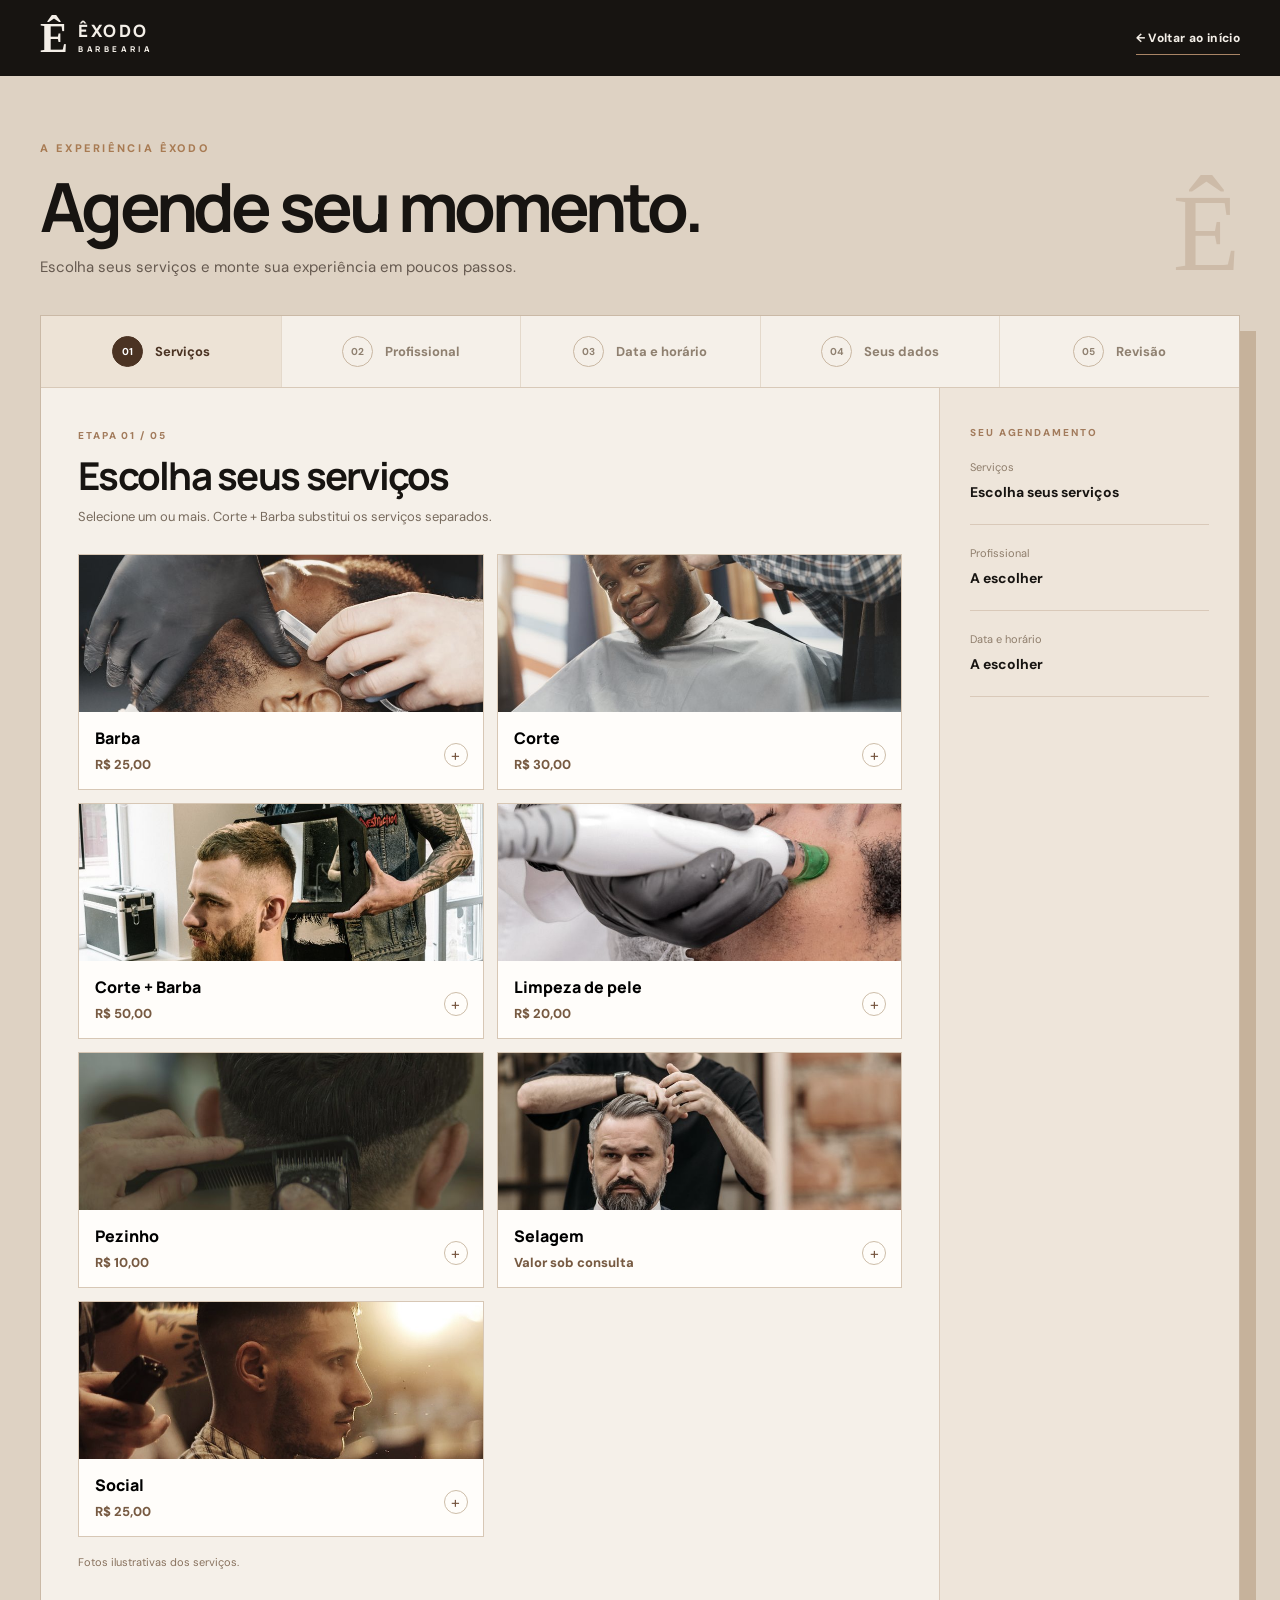
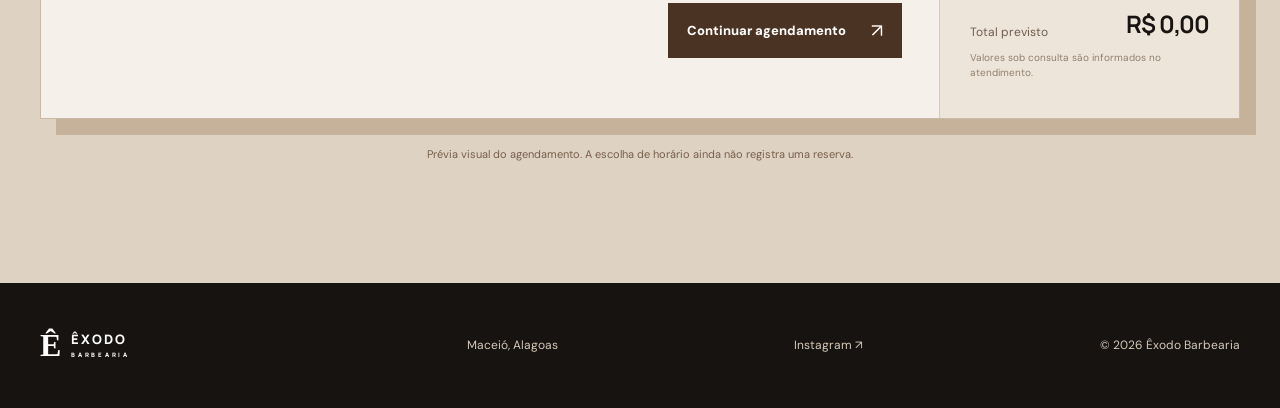
==== agendamento.html @ b4407395 "Separa agendamento em página própria com fotos dos serviços" ====
<!doctype html>
<html lang="pt-BR">
<head>
  <meta charset="UTF-8" />
  <meta name="viewport" content="width=device-width, initial-scale=1" />
  <meta name="theme-color" content="#171411" />
  <meta name="description" content="Escolha os serviços e personalize seu atendimento na Êxodo Barbearia." />
  <title>Agendamento — Êxodo Barbearia</title>
  <link rel="preconnect" href="https://fonts.googleapis.com" />
  <link rel="preconnect" href="https://fonts.gstatic.com" crossorigin />
  <link href="https://fonts.googleapis.com/css2?family=DM+Sans:wght@400;500;600;700&family=Manrope:wght@400;500;600;700;800&display=swap" rel="stylesheet" />
  <link rel="stylesheet" href="styles.css" />
  <link rel="stylesheet" href="booking.css" />
</head>
<body class="booking-page">
  <header class="booking-page-header"><div class="wrap booking-page-header-inner"><a class="brand" href="index.html" aria-label="Voltar para a página inicial da Êxodo"><span class="brand-mark">Ê</span><span class="brand-name">ÊXODO <small>BARBEARIA</small></span></a><a class="booking-home-link" href="index.html">← Voltar ao início</a></div></header>
  <main>
    <section class="booking-section section" id="agendamento" aria-labelledby="booking-title"><div class="wrap"><div class="booking-heading"><div><div class="section-label">A EXPERIÊNCIA ÊXODO</div><h1 id="booking-title">Agende seu momento.</h1><p>Escolha seus serviços e monte sua experiência em poucos passos.</p></div><div class="booking-heading-mark" aria-hidden="true">Ê</div></div><div class="booking-shell"><nav class="booking-progress" aria-label="Etapas do agendamento"><button type="button" class="progress-step is-active" data-step-nav="1"><span>01</span> Serviços</button><button type="button" class="progress-step" data-step-nav="2"><span>02</span> Profissional</button><button type="button" class="progress-step" data-step-nav="3"><span>03</span> Data e horário</button><button type="button" class="progress-step" data-step-nav="4"><span>04</span> Seus dados</button><button type="button" class="progress-step" data-step-nav="5"><span>05</span> Revisão</button></nav><div class="booking-body"><div class="booking-main"><div id="booking-step-content" aria-live="polite"></div><div class="booking-actions"><button type="button" class="booking-back" id="booking-back">← Voltar</button><button type="button" class="button button-dark" id="booking-next">Continuar agendamento <span>↗</span></button></div><p class="booking-feedback" id="booking-feedback" role="status" aria-live="polite"></p></div><aside class="booking-summary" aria-label="Resumo do agendamento"><span class="summary-kicker">SEU AGENDAMENTO</span><div id="booking-summary-content"></div><div class="summary-total"><span>Total previsto</span><strong id="booking-total">R$ 0,00</strong></div><small>Valores sob consulta são informados no atendimento.</small></aside></div></div><p class="booking-page-note">Prévia visual do agendamento. A escolha de horário ainda não registra uma reserva.</p></div></section>
  </main>
  <footer><div class="wrap footer-inner"><a class="brand" href="index.html"><span class="brand-mark">Ê</span><span class="brand-name">ÊXODO <small>BARBEARIA</small></span></a><span>Maceió, Alagoas</span><a href="https://www.instagram.com/exodobarbearia_mcz/" target="_blank" rel="noopener noreferrer">Instagram ↗</a><span>© 2026 Êxodo Barbearia</span></div></footer>
  <script src="booking-config.js"></script>
  <script src="booking.js"></script>
</body>
</html>
---- styles.css ----
:root{--ink:#171411;--brown:#4b3323;--tan:#a87b53;--cream:#f4efe8;--paper:#e9e0d4;--line:#d7c9b8}*{box-sizing:border-box}html{scroll-behavior:smooth}body{margin:0;background:var(--cream);color:var(--ink);font-family:'DM Sans',sans-serif}button,a{font:inherit}button{cursor:pointer}a{color:inherit;text-decoration:none}.wrap{width:min(1200px,calc(100% - 64px));margin:auto}.site-header{height:82px;position:absolute;top:0;left:0;right:0;z-index:10;display:flex;align-items:center;gap:40px;padding:0 max(32px,calc((100vw - 1200px)/2));color:white;border-bottom:1px solid #ffffff35}.brand{display:flex;align-items:center;gap:10px;min-width:190px}.brand-mark{font-family:Georgia,serif;font-weight:bold;font-size:42px;line-height:1}.brand-name{font-family:Manrope,sans-serif;font-size:17px;font-weight:800;letter-spacing:.15em;line-height:1.05}.brand-name small{display:block;font-size:8px;letter-spacing:.45em;margin-top:5px}.site-header nav{display:flex;align-items:center;gap:32px;margin:auto;font-size:13px;font-weight:600}.site-header nav a:hover,.text-link:hover{color:#dcc3a6}.header-cta{border:1px solid #fff8;background:transparent;color:white;padding:12px 17px;font-size:12px;font-weight:700;white-space:nowrap}.header-cta span{margin-left:14px}.header-cta:hover{background:white;color:var(--ink)}.menu-toggle{display:none;border:0;background:none;color:white;font-size:28px}.hero{min-height:770px;height:100vh;max-height:950px;position:relative;color:white;display:flex;align-items:center}.hero-image,.hero-overlay{position:absolute;inset:0}.hero-image{background:url('estrutura-exodo2.jpeg') center 48%/cover}.hero-overlay{background:linear-gradient(90deg,rgba(15,12,10,.88) 0%,rgba(15,12,10,.68) 42%,rgba(15,12,10,.25) 100%),linear-gradient(0deg,rgba(15,12,10,.44),transparent 35%)}.hero-content{position:relative;z-index:1;padding-top:65px}.eyebrow,.section-label,.modal-label{font-size:11px;font-weight:800;letter-spacing:.24em}.eyebrow{display:flex;align-items:center;gap:14px;color:#e5c9a8}.line{width:32px;height:1px;background:currentColor}.hero h1,h2{font-family:Manrope,sans-serif;letter-spacing:-.055em}.hero h1{font-size:clamp(50px,6.8vw,100px);line-height:1.04;margin:26px 0}.hero h1 em{font-family:Georgia,serif;font-weight:400;letter-spacing:-.065em;color:#e1c6a7}.hero-content p{font-size:17px;line-height:1.7;max-width:480px;color:#e8e1da}.hero-actions{display:flex;align-items:center;gap:36px;margin-top:36px}.button{border:0;padding:19px 24px;font-weight:800;font-size:13px;display:inline-flex;gap:45px;align-items:center;justify-content:space-between}.button span{font-size:19px;font-weight:400}.button-light{background:#f3eee7;color:var(--ink)}.button-dark{background:var(--brown);color:white}.button:hover{transform:translateY(-2px)}.text-link{font-size:13px;font-weight:700}.text-link span{margin-left:12px}.hero-bottom{position:absolute;bottom:32px;left:0;right:0;z-index:1;display:flex;justify-content:space-between;font-size:10px;font-weight:700;letter-spacing:.16em;color:#ddd0c2}.section{padding-top:120px;padding-bottom:120px}.section-label{color:var(--tan)}.intro{display:grid;grid-template-columns:1fr 2fr 150px;gap:40px;align-items:start}.intro h2,.section-top h2,.space h2,.founder h2,.final-cta h2{font-size:clamp(40px,5vw,68px);line-height:1.12;margin:0 0 26px}.intro h2 span{font-family:Georgia,serif;font-weight:400;font-style:italic;color:var(--tan)}.intro p,.space p,.founder p{max-width:510px;font-size:16px;line-height:1.8;color:#65594f}.underline-link{display:inline-flex;border-bottom:1px solid var(--brown);padding:18px 0 8px;margin-top:8px;font-size:13px;font-weight:700;gap:30px}.intro-stamp{border:1px solid var(--line);border-radius:50%;width:145px;height:145px;display:flex;flex-direction:column;align-items:center;justify-content:center;transform:rotate(12deg);color:var(--brown)}.intro-stamp span{font-family:Georgia,serif;font-size:65px;line-height:.9}.intro-stamp small{text-align:center;font-size:8px;font-weight:800;letter-spacing:.2em}.services{background:var(--ink);color:white}.section-top{display:flex;align-items:end;justify-content:space-between;gap:30px;margin-bottom:48px}.section-top h2{margin:15px 0 0}.section-top p{width:300px;line-height:1.7;color:#bcb0a5;font-size:14px}.service-grid{display:grid;grid-template-columns:repeat(3,1fr);gap:16px}.service-card{background:#241e19;border:1px solid #4e4138;color:white;min-height:335px;text-align:left;padding:26px;display:flex;flex-direction:column;position:relative;overflow:hidden;transition:background .2s,transform .2s}.service-card:hover{background:#33281f;transform:translateY(-4px)}.service-number{font-size:12px;color:#bc9776}.service-art{font-family:Georgia,serif;font-size:150px;line-height:1;margin:auto;color:#a98462;opacity:.55;transform:rotate(-20deg)}.service-art.razor{font-size:210px}.service-art.combo{font-size:180px;transform:none}.service-info{display:flex;flex-direction:column;gap:8px}.service-info strong{font-family:Manrope,sans-serif;font-size:22px}.service-info small{font-size:12px;color:#bdb2a8}.service-arrow{position:absolute;right:27px;bottom:31px;font-size:22px}.service-note{color:#9e9185;font-size:11px;margin:22px 0 0}.space{background:var(--paper)}.space-layout{display:grid;grid-template-columns: .8fr 1.2fr;gap:60px;align-items:center}.space h2{margin-top:18px}.space-copy p{margin-bottom:32px}.space-gallery{height:500px;display:grid;grid-template-columns:1fr 1fr;grid-template-rows:1fr 1fr;gap:12px}.space-gallery img{width:100%;height:100%;object-fit:cover}.space-gallery img:first-child{grid-row:span 2}.founder-layout{display:grid;grid-template-columns:.75fr 1fr;gap:100px;align-items:center}.founder-photo{height:520px;overflow:hidden;background:#ded9d3}.founder-photo img{height:100%;width:100%;object-fit:cover;object-position:center 23%}.founder h2{margin-top:18px}.founder-name{border-top:1px solid var(--line);padding-top:22px;margin-top:35px;font-weight:800}.founder-name span{color:var(--tan);font-size:12px;font-weight:500}.final-cta{background:var(--brown);color:white;text-align:center;padding:105px 0 115px}.final-cta .section-label{color:#d4ae88}.final-cta h2{margin:20px 0 35px}footer{background:#161310;color:#d5c9bb}.footer-inner{min-height:125px;display:flex;align-items:center;justify-content:space-between;gap:25px;font-size:12px}footer .brand{color:white}footer .brand-mark{font-size:32px}footer .brand-name{font-size:13px}footer .brand-name small{font-size:6px}dialog{border:0;width:min(520px,calc(100% - 32px));padding:44px;background:var(--cream);color:var(--ink);box-shadow:0 30px 100px #0009}dialog::backdrop{background:#100d0ac9}.modal-close{position:absolute;right:20px;top:14px;background:none;border:0;font-size:30px;color:var(--brown)}dialog h2{font-size:36px;line-height:1.12;margin:18px 0}dialog p{color:#73675d;line-height:1.6;font-size:14px}.booking-options{display:grid;gap:8px;margin:28px 0}.booking-options button{background:white;border:1px solid var(--line);padding:17px;text-align:left;display:flex;justify-content:space-between;font-weight:700}.booking-options button:hover,.booking-options button.selected{border-color:var(--brown);background:#ece0d3}.booking-selection{font-size:13px;font-weight:700;color:var(--brown);margin-bottom:18px}.modal-disclaimer{display:block;font-size:11px;color:#81766b;line-height:1.5}@media(max-width:900px){.site-header{padding:0 24px}.site-header nav{gap:16px}.site-header nav a{font-size:11px}.header-cta{padding:10px}.intro{grid-template-columns:1fr 2fr}.intro-stamp{display:none}.founder-layout{gap:50px}}@media(max-width:680px){.wrap{width:calc(100% - 40px)}.site-header{height:70px;padding:0 20px;justify-content:space-between}.brand{min-width:auto}.brand-mark{font-size:35px}.brand-name{font-size:14px}.site-header nav{display:none;position:absolute;top:70px;left:0;right:0;background:var(--ink);padding:22px;flex-direction:column;align-items:stretch;gap:0}.site-header nav.open{display:flex}.site-header nav a{padding:13px 0;font-size:15px}.header-cta{display:none}.menu-toggle{display:block}.hero{min-height:690px;height:88vh}.hero-image{background-position:58% center}.hero-overlay{background:linear-gradient(90deg,#100d0bd9,#100d0b65),linear-gradient(0deg,#100d0b90,transparent 40%)}.hero-content{padding-top:60px}.hero h1{font-size:clamp(46px,12vw,68px)}.hero-content p{font-size:14px;max-width:340px}.hero-actions{align-items:flex-start;flex-direction:column;gap:24px}.hero-bottom span:last-child{display:none}.section{padding-top:80px;padding-bottom:80px}.intro,.space-layout,.founder-layout{display:block}.intro>.section-label{margin-bottom:28px}.intro h2,.section-top h2,.space h2,.founder h2,.final-cta h2{font-size:42px}.section-top{display:block}.section-top p{width:auto}.service-grid{grid-template-columns:1fr}.service-card{min-height:220px}.service-art{font-size:95px}.service-art.razor{font-size:120px}.service-art.combo{font-size:110px}.space-gallery{height:380px;margin-top:45px}.founder-photo{height:380px;margin-bottom:40px}.final-cta{padding:85px 0}.footer-inner{padding:35px 0;display:grid;grid-template-columns:1fr 1fr}.footer-inner .brand{grid-column:span 2}}

.location{background:#f5f0e9}.location-layout{display:grid;grid-template-columns:.78fr 1.22fr;gap:72px;align-items:center}.location h2{margin:18px 0 24px}.location h2 span{font-family:Georgia,serif;font-style:italic;font-weight:400;color:var(--tan)}.location-copy>p{font-size:16px;line-height:1.8;color:#65594f;max-width:400px;margin:0 0 30px}.location-details{display:flex;align-items:center;gap:15px;padding:20px 0;border-top:1px solid var(--line);border-bottom:1px solid var(--line);margin-bottom:26px}.location-icon{width:43px;height:43px;display:grid;place-items:center;border-radius:50%;background:#e7d8c8;color:var(--brown);font-size:22px}.location-details strong,.location-details small{display:block}.location-details strong{font-size:15px}.location-details small{font-size:12px;color:#786b5d;margin-top:4px}.location-button{gap:25px}.location-map{min-height:475px;position:relative;background:#d9cdbf;padding:10px 10px 58px;box-shadow:14px 14px 0 #e3d6c6}.location-map iframe{border:0;width:100%;height:407px;display:block;filter:grayscale(.35) contrast(.95)}.map-caption{height:48px;display:flex;align-items:center;gap:10px;padding:0 11px;font-size:10px;font-weight:800;letter-spacing:.16em;color:var(--brown)}.map-caption span:last-child{margin-left:auto}.map-pin{font-size:19px;color:var(--tan)}@media(max-width:900px){.location-layout{gap:35px}}@media(max-width:680px){.location-layout{display:block}.location-copy{margin-bottom:40px}.location-map{min-height:360px;padding-bottom:55px;box-shadow:8px 8px 0 #e3d6c6}.location-map iframe{height:300px}.map-caption{font-size:9px}}
/* Vídeo, movimento e fluxo de agendamento */
.hero-video{position:absolute;inset:0;width:100%;height:100%;object-fit:cover;object-position:center;z-index:0}.hero-overlay{z-index:1;background:linear-gradient(90deg,rgba(15,12,10,.9) 0%,rgba(15,12,10,.68) 48%,rgba(15,12,10,.38) 100%),linear-gradient(0deg,rgba(15,12,10,.52),transparent 35%)}.hero-content,.hero-bottom{z-index:2}.will-reveal{opacity:0;transform:translateY(20px);transition:opacity .7s ease,transform .7s cubic-bezier(.2,.75,.25,1)}.will-reveal.is-visible{opacity:1;transform:none}.service-card:nth-child(2){transition-delay:.08s}.service-card:nth-child(3){transition-delay:.16s}.booking-section{background:#ded2c3;scroll-margin-top:10px}.booking-heading{display:flex;justify-content:space-between;align-items:end;margin-bottom:38px}.booking-heading h2{font-size:clamp(42px,5.3vw,68px);line-height:1.1;margin:14px 0 12px}.booking-heading p{color:#65594f;font-size:15px;margin:0}.booking-heading-mark{font-family:Georgia,serif;font-size:110px;line-height:.8;color:#c5b09b;opacity:.65}.booking-shell{background:#f5f0e9;border:1px solid #cab9a6;box-shadow:16px 16px 0 #c6b29b}.booking-progress{display:grid;grid-template-columns:repeat(4,1fr);border-bottom:1px solid #d8c9b8}.progress-step{border:0;background:transparent;text-align:left;padding:23px 26px;color:#8f8070;font-size:13px;font-weight:700;display:flex;align-items:center;gap:12px;white-space:nowrap}.progress-step+.progress-step{border-left:1px solid #e4d9cb}.progress-step span{width:31px;height:31px;border:1px solid #c9b7a2;border-radius:50%;display:grid;place-items:center;font-size:10px}.progress-step.is-active{background:#ede3d6;color:#4b3323}.progress-step.is-active span,.progress-step.is-done span{background:#4b3323;color:#fff;border-color:#4b3323}.progress-step.is-done{color:#4b3323}.progress-step:disabled{cursor:default}.booking-body{display:grid;grid-template-columns:minmax(0,1fr) 320px}.booking-main{padding:38px 42px 32px;min-width:0}.booking-summary{border-left:1px solid #dacaba;background:#eee5da;padding:38px 30px;display:flex;flex-direction:column;min-height:540px}.summary-kicker,.step-intro>span{font-size:10px;letter-spacing:.19em;font-weight:800;color:#a27b5c}.step-intro h3{font-family:Manrope,sans-serif;font-size:clamp(29px,3vw,40px);letter-spacing:-.045em;margin:10px 0}.step-intro p{color:#776a5d;line-height:1.6;font-size:13px;max-width:560px;margin:0 0 27px}.booking-service-grid{display:grid;grid-template-columns:repeat(2,minmax(0,1fr));gap:10px}.booking-service-card{background:#fffdfa;border:1px solid #dfd3c5;min-height:108px;text-align:left;position:relative;padding:19px 49px 18px 19px;display:grid;grid-template-columns:34px 1fr;column-gap:11px;align-content:center;transition:border-color .2s,background .2s,transform .2s}.booking-service-card:hover{border-color:#9b7655;transform:translateY(-2px)}.booking-service-card.selected{border-color:#4b3323;background:#eee3d6}.booking-service-symbol{font-family:Georgia,serif;font-size:29px;grid-row:span 2;color:#9f7a58;align-self:center}.booking-service-name{font-weight:800;font-size:14px}.booking-service-price{font-size:12px;color:#766555;margin-top:6px}.booking-check{position:absolute;right:17px;top:17px;width:24px;height:24px;border-radius:50%;border:1px solid #cdbda9;display:grid;place-items:center;font-size:16px;color:#765640}.selected .booking-check{background:#4b3323;color:white;border-color:#4b3323}.booking-actions{display:flex;align-items:center;justify-content:space-between;gap:12px;margin-top:28px}.booking-back{border:0;background:none;color:#5b4331;padding:12px 0;font-size:13px;font-weight:800}.booking-back[hidden]{visibility:hidden;display:block}.booking-actions .button{padding:15px 19px;gap:25px}.booking-actions .button:disabled{opacity:.55;cursor:not-allowed;transform:none}.booking-feedback{color:#9b3e2e;font-size:12px;min-height:18px;margin:12px 0 0}.summary-row{padding:21px 0;border-bottom:1px solid #d9c9b9;display:grid;gap:8px}.summary-row span{font-size:11px;color:#8f7e6c}.summary-row strong{font-size:14px;line-height:1.5;overflow-wrap:anywhere}.summary-total{margin-top:auto;display:flex;align-items:end;justify-content:space-between;gap:10px;padding-top:28px}.summary-total span{font-size:12px;color:#6d5d4e}.summary-total strong{font-family:Manrope,sans-serif;font-size:24px;letter-spacing:-.05em;text-align:right}.booking-summary>small{color:#92806e;font-size:10px;line-height:1.5;margin-top:10px}.field-title{font-weight:800;font-size:13px;margin:25px 0 13px}.field-title small{font-weight:500;color:#9a806a;margin-left:5px}.barber-grid{display:grid;grid-template-columns:1fr 1fr;gap:10px}.barber-card{border:1px solid #dfd3c5;background:white;display:flex;align-items:center;gap:12px;text-align:left;padding:10px;min-width:0}.barber-card.selected{border-color:#4b3323;background:#eee3d6}.barber-card img,.barber-avatar{width:52px;height:52px;object-fit:cover;object-position:center 20%;border-radius:50%;flex:none}.barber-avatar{display:grid;place-items:center;background:#d7c7b6;color:#6b513d;font:28px Georgia,serif}.barber-card strong,.barber-card small{display:block}.barber-card strong{font-size:13px}.barber-card small{font-size:10px;color:#8c7967;margin-top:3px}.barber-radio{width:15px;height:15px;border:1px solid #bfae9c;border-radius:50%;margin-left:auto;flex:none}.barber-card.selected .barber-radio{background:#4b3323;box-shadow:inset 0 0 0 3px #eee3d6}.date-strip{display:flex;gap:8px;overflow-x:auto;scrollbar-width:thin;padding:0 0 10px}.date-pill{border:1px solid #d8c7b6;background:white;min-width:60px;height:68px;display:grid;place-content:center;gap:4px;text-align:center}.date-pill.selected,.time-pill.selected{background:#4b3323;color:white;border-color:#4b3323}.date-pill small{text-transform:uppercase;font-size:10px}.date-pill strong{font-size:18px}.date-field{display:flex;align-items:center;justify-content:space-between;gap:12px;font-size:12px;color:#766555}.date-field input{border:1px solid #d8c7b6;background:white;color:#4b3323;padding:9px;font:inherit;max-width:175px}.time-grid{display:grid;grid-template-columns:repeat(4,1fr);gap:8px}.time-pill{border:1px solid #d8c7b6;background:white;color:#4b3323;padding:13px 5px;font-weight:800;font-size:12px}.preview-note{font-size:11px;color:#8a7662;line-height:1.5;margin:17px 0 0}.identity-fields{display:grid;gap:18px;max-width:520px}.identity-fields label{display:grid;gap:9px;font-weight:800;font-size:12px}.identity-fields input{width:100%;border:1px solid #d8c7b6;background:white;color:#241b15;padding:16px;font:15px 'DM Sans',sans-serif;border-radius:0}.identity-fields input:focus,.date-field input:focus{outline:2px solid #9f7a58;outline-offset:2px}.review-list{border-top:1px solid #d8c7b6}.review-list>div{padding:15px 0;border-bottom:1px solid #d8c7b6;display:grid;grid-template-columns:140px 1fr;gap:15px;font-size:13px}.review-list span{color:#897766}.review-list strong{font-weight:800;line-height:1.5}.review-notice{background:#ece2d6;border-left:3px solid #9f7a58;padding:15px;margin-top:25px;color:#705a45;font-size:12px;line-height:1.6}@media(max-width:900px){.booking-body{grid-template-columns:minmax(0,1fr) 260px}.booking-main{padding:30px 25px}.booking-summary{padding:30px 22px}.progress-step{padding:18px 12px;font-size:11px;gap:6px}}@media(max-width:680px){.hero-video{object-position:58% center}.hero-overlay{background:linear-gradient(90deg,#100d0bd9,#100d0b7a),linear-gradient(0deg,#100d0b99,transparent 42%)}.booking-heading-mark{display:none}.booking-heading h2{font-size:43px}.booking-shell{box-shadow:8px 8px 0 #c6b29b}.booking-progress{grid-template-columns:repeat(4,1fr)}.progress-step{padding:12px 3px 13px;justify-content:center;display:grid;text-align:center;gap:5px;font-size:9px;white-space:normal}.progress-step span{margin:auto;width:26px;height:26px}.booking-body{display:flex;flex-direction:column}.booking-main{padding:27px 18px 24px}.booking-summary{order:-1;min-height:auto;border-left:0;border-bottom:1px solid #d8c7b6;padding:18px;display:block}.booking-summary #booking-summary-content{display:none}.booking-summary .summary-total{padding:0;margin:0;align-items:center}.booking-summary>small{display:none}.booking-service-grid{gap:8px}.booking-service-card{min-height:105px;padding:15px 32px 14px 12px;grid-template-columns:1fr}.booking-service-symbol{display:none}.booking-service-name{font-size:13px}.booking-check{top:12px;right:10px;width:20px;height:20px}.booking-actions .button{padding:14px 12px;gap:10px;font-size:11px}.barber-card{gap:8px}.barber-card img,.barber-avatar{width:40px;height:40px}.barber-card small{font-size:9px}.barber-radio{display:none}.time-grid{grid-template-columns:repeat(4,1fr)}.review-list>div{grid-template-columns:100px 1fr}}@media(prefers-reduced-motion:reduce){*,*::before,*::after{scroll-behavior:auto!important;animation-duration:.01ms!important;transition-duration:.01ms!important}.hero-video{display:none}.will-reveal{opacity:1;transform:none}}
---- booking.css ----
.booking-page{background:#ded2c3}.booking-page-header{background:#171411;color:#f4efe8;height:76px}.booking-page-header-inner{height:100%;display:flex;align-items:center;justify-content:space-between}.booking-home-link{font-size:12px;font-weight:800;letter-spacing:.03em;border-bottom:1px solid #a98566;padding:8px 0}.booking-home-link:hover{color:#d9bc9c}.booking-page .booking-section{padding-top:65px;min-height:calc(100vh - 76px)}.booking-page .booking-heading h1{font-family:Manrope,sans-serif;font-size:clamp(44px,5.3vw,69px);line-height:1.1;letter-spacing:-.055em;margin:14px 0 13px}.booking-page .booking-progress{grid-template-columns:repeat(5,1fr)}.booking-page .progress-step{padding:20px 15px;justify-content:center}.booking-page .booking-body{grid-template-columns:minmax(0,1fr) 300px}.booking-page .booking-main{padding:35px 37px 30px}.booking-page .booking-summary{min-height:520px}.booking-page .step-intro h2{font-family:Manrope,sans-serif;font-size:clamp(29px,3vw,40px);letter-spacing:-.045em;line-height:1.12;margin:10px 0}.booking-page .booking-service-grid{grid-template-columns:repeat(2,minmax(0,1fr));gap:13px}.booking-page .booking-service-card{min-height:235px;display:block;padding:0;border:1px solid #d7c7b5;background:#fffdfa;overflow:hidden}.booking-page .booking-service-card:hover{transform:translateY(-3px)}.booking-page .booking-service-card img{display:block;width:100%;height:157px;object-fit:cover;object-position:center;background:#d5c4b3;filter:saturate(.75)}.booking-page .booking-service-card.selected img{filter:saturate(.8)}.booking-page .booking-service-content{display:grid;gap:7px;padding:15px 38px 16px 16px}.booking-page .booking-service-name{font-family:Manrope,sans-serif;font-size:16px}.booking-page .booking-service-price{font-size:13px;color:#775a42;font-weight:800;margin:0}.booking-page .booking-check{top:auto;bottom:22px;right:15px}.booking-page .photo-note{font-size:11px;color:#88725e;margin:18px 0 0}.booking-page .barber-grid-featured{margin-top:26px}.booking-page .barber-grid-featured .barber-card{min-height:150px;padding:18px;gap:18px}.booking-page .barber-grid-featured .barber-card img,.booking-page .barber-grid-featured .barber-avatar{width:88px;height:88px}.booking-page .barber-grid-featured .barber-card strong{font-family:Manrope,sans-serif;font-size:20px}.booking-page .barber-grid-featured .barber-card small{font-size:11px}.booking-page .barber-grid-featured .barber-avatar{font-size:45px}.booking-page-note{font-size:11px;text-align:center;color:#785f4a;line-height:1.5;margin:27px auto 0}.booking-page .booking-actions{margin-top:34px}.booking-page .booking-shell{scroll-margin-top:20px}@media(max-width:900px){.booking-page .booking-body{grid-template-columns:minmax(0,1fr) 250px}.booking-page .booking-main{padding:30px 23px}.booking-page .progress-step{padding:17px 5px;font-size:10px}.booking-page .barber-grid-featured .barber-card{padding:12px;gap:9px}.booking-page .barber-grid-featured .barber-card img,.booking-page .barber-grid-featured .barber-avatar{width:60px;height:60px}}@media(max-width:680px){.booking-page-header{height:68px}.booking-page .booking-section{padding-top:43px;padding-bottom:72px}.booking-page .booking-heading h1{font-size:43px}.booking-page .booking-heading p{font-size:13px;line-height:1.5}.booking-page .booking-progress{grid-template-columns:repeat(5,minmax(0,1fr))}.booking-page .progress-step{font-size:9px;line-height:1.2;padding:11px 2px 12px}.booking-page .booking-body{display:flex;flex-direction:column}.booking-page .booking-main{padding:24px 15px 23px}.booking-page .booking-summary{min-height:auto}.booking-page .booking-service-grid{gap:8px}.booking-page .booking-service-card{min-height:174px}.booking-page .booking-service-card img{height:109px}.booking-page .booking-service-content{padding:11px 26px 12px 10px;gap:4px}.booking-page .booking-service-name{font-size:12px;line-height:1.15}.booking-page .booking-service-price{font-size:11px}.booking-page .booking-check{right:8px;bottom:16px;width:19px;height:19px;font-size:13px}.booking-page .barber-grid-featured{grid-template-columns:1fr}.booking-page .barber-grid-featured .barber-card{min-height:110px}.booking-page .barber-grid-featured .barber-card img,.booking-page .barber-grid-featured .barber-avatar{width:65px;height:65px}.booking-page .barber-grid-featured .barber-card strong{font-size:17px}.booking-page .booking-actions{margin-top:25px}.booking-page .booking-actions .button{font-size:10px;padding:14px 9px}.booking-home-link{font-size:11px}.booking-page .booking-heading-mark{display:none}}
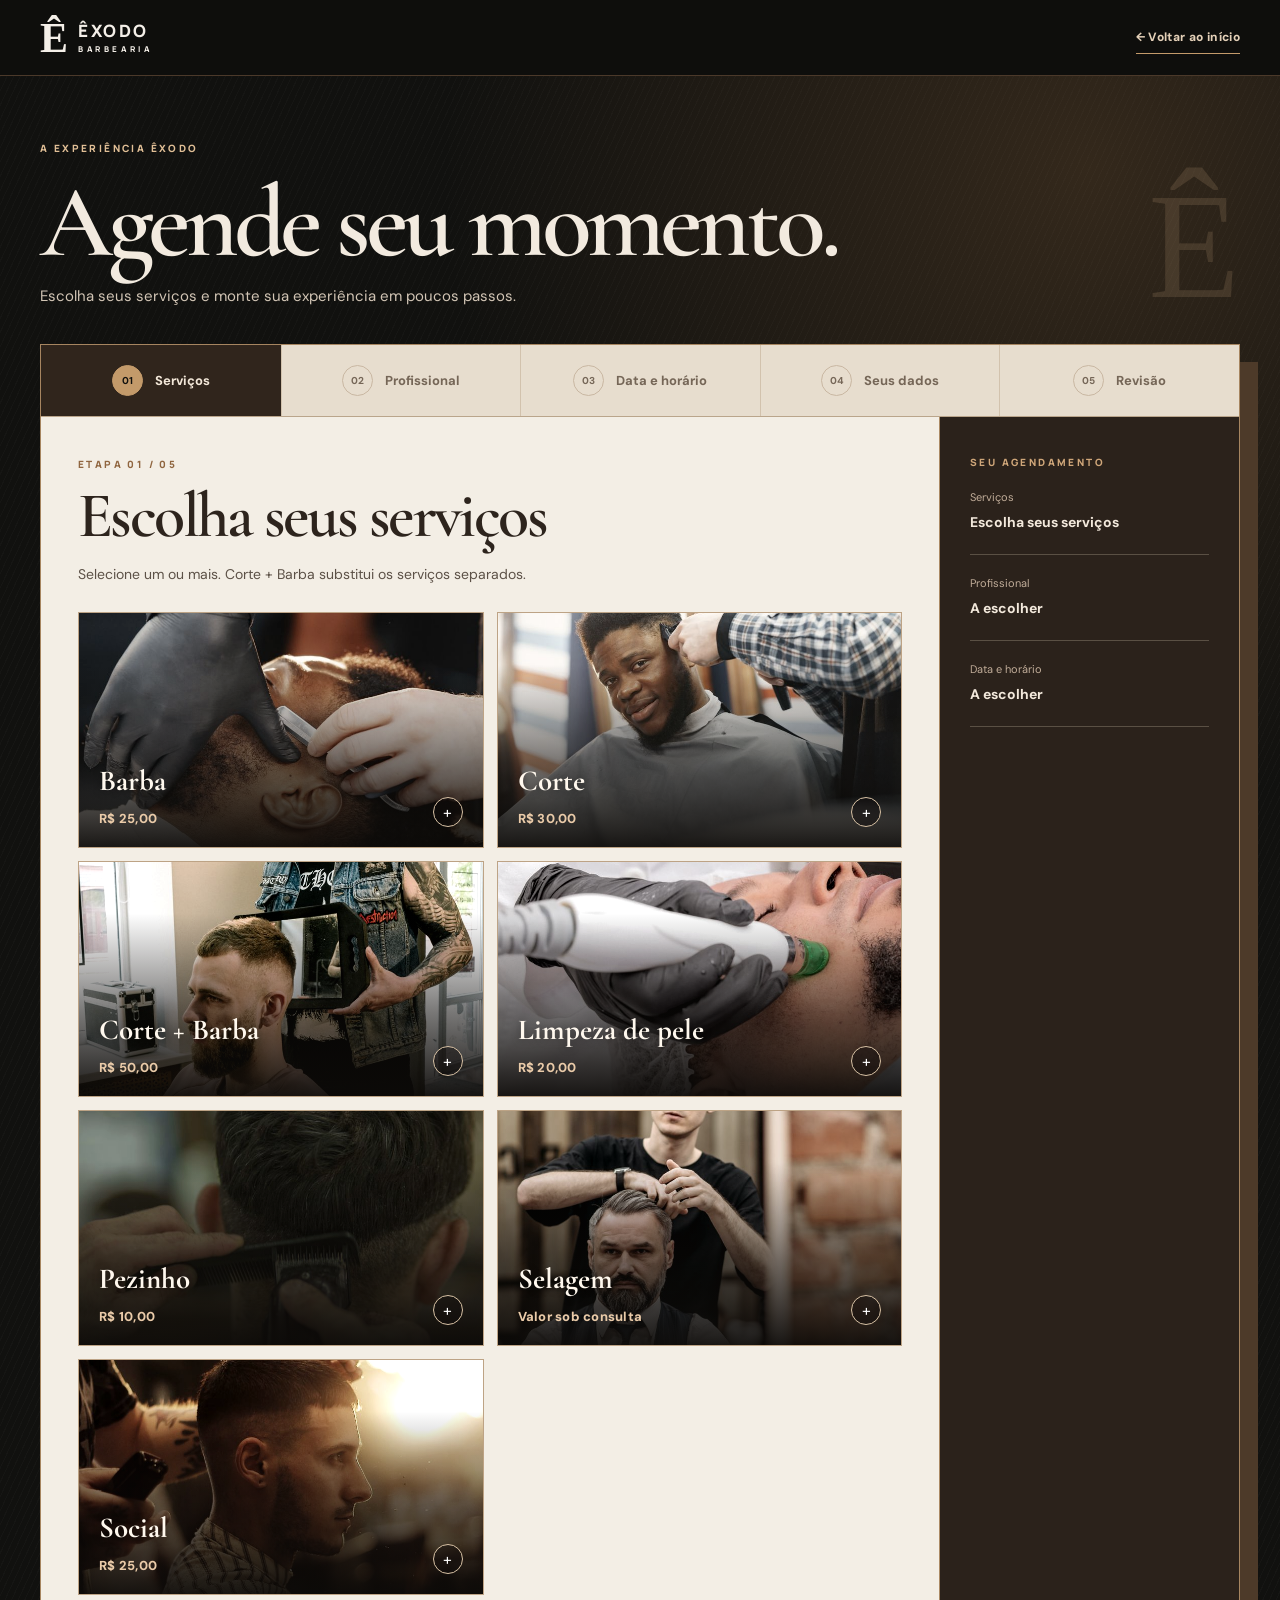
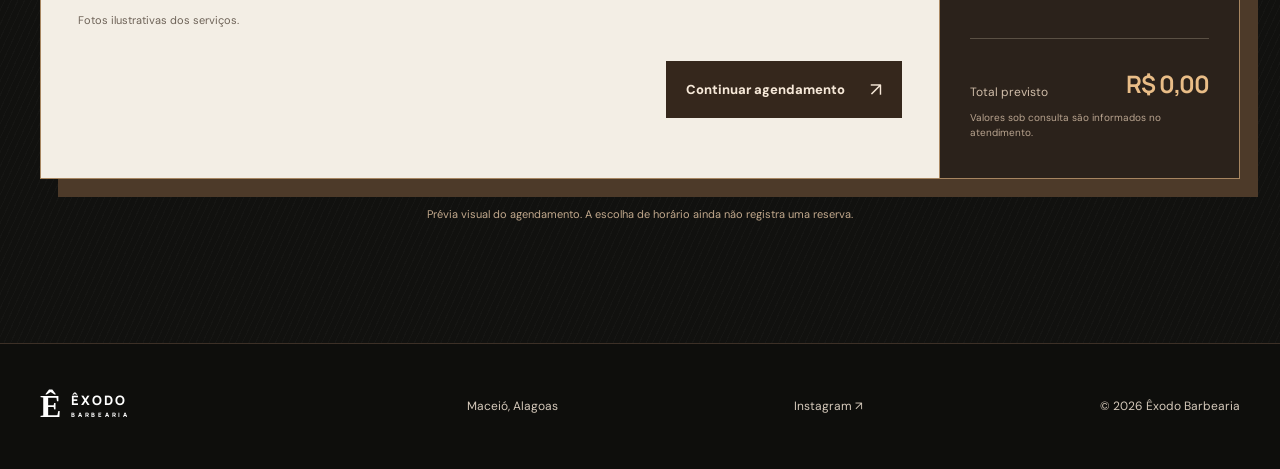
==== commit e8828ba3: "Refina identidade visual e contraste das páginas" ====
--- a/agendamento.html
+++ b/agendamento.html
@@ -8,9 +8,10 @@
   <title>Agendamento — Êxodo Barbearia</title>
   <link rel="preconnect" href="https://fonts.googleapis.com" />
   <link rel="preconnect" href="https://fonts.gstatic.com" crossorigin />
-  <link href="https://fonts.googleapis.com/css2?family=DM+Sans:wght@400;500;600;700&family=Manrope:wght@400;500;600;700;800&display=swap" rel="stylesheet" />
+  <link href="https://fonts.googleapis.com/css2?family=Cormorant+Garamond:ital,wght@0,500;0,600;0,700;1,500;1,600&family=DM+Sans:wght@400;500;600;700&family=Manrope:wght@400;500;600;700;800&display=swap" rel="stylesheet" />
   <link rel="stylesheet" href="styles.css" />
   <link rel="stylesheet" href="booking.css" />
+  <link rel="stylesheet" href="premium.css" />
 </head>
 <body class="booking-page">
   <header class="booking-page-header"><div class="wrap booking-page-header-inner"><a class="brand" href="index.html" aria-label="Voltar para a página inicial da Êxodo"><span class="brand-mark">Ê</span><span class="brand-name">ÊXODO <small>BARBEARIA</small></span></a><a class="booking-home-link" href="index.html">← Voltar ao início</a></div></header>
--- a/premium.css
+++ b/premium.css
@@ -0,0 +1,170 @@
+/* Êxodo — identidade editorial e contraste */
+:root {
+  --ex-ink: #171512;
+  --ex-black: #11110f;
+  --ex-coffee: #29211b;
+  --ex-paper: #f2ede4;
+  --ex-ivory: #e6ddcf;
+  --ex-gold: #c39a6a;
+  --ex-gold-light: #e1bf96;
+  --ex-text: #29231d;
+  --ex-muted: #675d52;
+  --ex-line: #cbbdab;
+}
+body { background: var(--ex-paper); color: var(--ex-text); font-family: 'DM Sans', sans-serif; }
+::selection { background: var(--ex-gold); color: var(--ex-black); }
+:focus-visible { outline: 2px solid var(--ex-gold); outline-offset: 3px; }
+h1, h2, h3 { text-wrap: balance; }
+.section-label, .eyebrow, .summary-kicker, .step-intro > span {
+  font-family: 'Manrope', sans-serif;
+  font-size: 10px;
+  font-weight: 800;
+  letter-spacing: .24em;
+}
+.section-label { color: #875c39; }
+.button, .header-cta {
+  transition: transform .25s ease, background-color .25s ease, color .25s ease, border-color .25s ease;
+}
+.button:hover, .header-cta:hover { transform: translateY(-3px); }
+.button-dark { background: var(--ex-ink); color: var(--ex-paper); }
+.button-dark:hover { background: #4b3526; }
+.button-light { background: var(--ex-paper); color: var(--ex-ink); }
+.button-light:hover { background: #e1c8aa; }
+
+/* Página inicial */
+.site-header { border-bottom-color: rgba(245,236,221,.22); background: linear-gradient(180deg,rgba(12,11,10,.28),transparent); }
+.site-header nav { font-family:'Manrope',sans-serif; font-size:12px; letter-spacing:.015em; }
+.site-header nav a { position:relative; padding:9px 0; }
+.site-header nav a::after { content:''; position:absolute; bottom:0; left:0; width:0; height:1px; background:var(--ex-gold-light); transition:width .25s ease; }
+.site-header nav a:hover::after { width:100%; }
+.header-cta { border-color:rgba(231,208,181,.6); background:rgba(15,12,10,.2); }
+.hero { background:var(--ex-black); }
+.hero-overlay { background:linear-gradient(90deg,rgba(13,12,11,.94) 0%,rgba(13,12,11,.68) 50%,rgba(13,12,11,.25) 100%),linear-gradient(0deg,rgba(13,12,11,.53),transparent 36%); }
+.hero-content { max-width:1200px; }
+.hero h1 { font-family:'Cormorant Garamond',Georgia,serif; font-weight:600; font-size:clamp(75px,8.2vw,130px); line-height:.83; letter-spacing:-.055em; max-width:1000px; margin:33px 0 37px; }
+.hero h1 em { font-family:inherit; font-weight:500; letter-spacing:-.055em; color:var(--ex-gold-light); }
+.hero-content p { font-size:16px; max-width:450px; color:#e6ded3; line-height:1.8; }
+.hero .eyebrow { color:var(--ex-gold-light); }
+.hero .button { letter-spacing:.01em; }
+.hero-bottom { color:#dfcdb8; border-top:1px solid rgba(255,255,255,.25); padding-top:18px; }
+.intro, .space, .founder, .location { position:relative; isolation:isolate; }
+.intro { background:var(--ex-paper); }
+.intro::before, .founder::before, .booking-section::before {
+  content:''; pointer-events:none; position:absolute; inset:0; z-index:-1;
+  background-image:repeating-linear-gradient(115deg,rgba(61,44,27,.025) 0 1px,transparent 1px 5px),radial-gradient(circle at 93% 5%,rgba(177,132,82,.1),transparent 36%);
+}
+.intro h2, .space h2, .founder h2, .location h2, .final-cta h2 { font-family:'Cormorant Garamond',Georgia,serif; font-size:clamp(56px,6vw,84px); line-height:.93; font-weight:600; letter-spacing:-.045em; }
+.intro h2 span { font-family:inherit; color:#9c6e45; font-weight:500; }
+.intro p, .founder p { color:#51483f; font-size:16px; line-height:1.85; }
+.intro-stamp { border-color:#bda88e; color:#6d4b31; }
+.underline-link { border-color:var(--ex-gold); }
+.space { background:radial-gradient(circle at 83% 12%,rgba(130,93,58,.2),transparent 30%),repeating-linear-gradient(120deg,rgba(255,255,255,.015) 0 1px,transparent 1px 6px),var(--ex-black); color:var(--ex-paper); border-top:1px solid #302821; border-bottom:1px solid #302821; }
+.space .section-label { color:var(--ex-gold-light); }
+.space h2 { color:#f2e8dc; }
+.space p { color:#d1c4b5; }
+.space .button-dark { border:1px solid var(--ex-gold); background:transparent; color:var(--ex-gold-light); }
+.space .button-dark:hover { background:var(--ex-gold); color:var(--ex-black); }
+.space-gallery { gap:8px; }
+.space-gallery img { filter:saturate(.75) contrast(1.06); }
+.founder { background:#e5ddcf; }
+.founder-photo { border:9px solid #f0e9dd; box-shadow:18px 18px 0 #c9b79f; }
+.founder-name { border-color:#bca88e; }
+.location { background:var(--ex-paper); }
+.location h2 span { color:#9c6e45; }
+.location-copy > p { color:#51483f; }
+.location-details { border-color:#c8b7a3; }
+.location-map { background:#c6b49e; box-shadow:16px 16px 0 #dfd3c1; }
+.location-map iframe { filter:grayscale(.55) sepia(.15) contrast(.98); }
+.final-cta { background:radial-gradient(circle at 15% 80%,rgba(178,126,73,.16),transparent 36%),repeating-linear-gradient(115deg,rgba(255,255,255,.015) 0 1px,transparent 1px 6px),#1d1915; border-top:1px solid #5b432d; }
+.final-cta h2 { color:#f2ede4; font-size:clamp(60px,6.3vw,89px); }
+.final-cta .section-label { color:var(--ex-gold-light); }
+footer { background:#0e0e0c; border-top:1px solid #3c3027; }
+footer a:hover { color:var(--ex-gold-light); }
+
+/* Agendamento */
+.booking-page { background:var(--ex-black); color:var(--ex-paper); }
+.booking-page-header { background:#0e0e0c; border-bottom:1px solid #4b392a; }
+.booking-home-link { color:#e4d0b8; border-color:var(--ex-gold); }
+.booking-page .booking-section { background:radial-gradient(circle at 85% 5%,rgba(145,103,61,.27),transparent 31%),repeating-linear-gradient(115deg,rgba(255,255,255,.018) 0 1px,transparent 1px 6px),var(--ex-black); }
+.booking-page .booking-section::before { background-image:radial-gradient(circle at 0 100%,rgba(150,96,51,.1),transparent 40%); }
+.booking-page .booking-heading h1 { font-family:'Cormorant Garamond',Georgia,serif; font-size:clamp(75px,8vw,112px); line-height:.85; font-weight:600; letter-spacing:-.05em; color:#f2eadf; margin:24px 0 20px; }
+.booking-page .booking-heading p { color:#d2c5b5; font-size:15px; }
+.booking-page .booking-heading .section-label { color:var(--ex-gold-light); }
+.booking-heading-mark { color:rgba(219,183,140,.23); font-size:150px; }
+.booking-page .booking-shell { border:1px solid #a68560; box-shadow:18px 18px 0 #4d3a29; background:#efe8dc; color:var(--ex-text); }
+.booking-page .booking-progress { background:#e7ddce; border-bottom:1px solid #baa58b; }
+.booking-page .progress-step { border-color:#d2c2ad; color:#756657; }
+.booking-page .progress-step.is-active { background:#30251c; color:#f3e8d9; }
+.booking-page .progress-step.is-active span { background:var(--ex-gold); color:var(--ex-black); border-color:var(--ex-gold); }
+.booking-page .progress-step.is-done { color:#57412e; }
+.booking-page .progress-step.is-done span { background:#86633e; border-color:#86633e; }
+.booking-page .booking-main { background:#f3eee5; }
+.booking-page .step-intro > span { color:#906640; }
+.booking-page .step-intro h2 { font-family:'Cormorant Garamond',Georgia,serif; font-size:clamp(50px,5vw,70px); font-weight:600; line-height:.9; letter-spacing:-.04em; margin:14px 0 18px; color:#2d241d; }
+.booking-page .step-intro p { color:#5c5147; font-size:14px; max-width:600px; }
+.booking-page .booking-service-grid { grid-template-columns:repeat(2,minmax(0,1fr)); }
+.booking-page .booking-service-card { height:236px; min-height:0; background:#171310; border:1px solid #bda385; isolation:isolate; }
+.booking-page .booking-service-card::after { content:''; pointer-events:none; position:absolute; inset:0; z-index:0; background:linear-gradient(0deg,rgba(12,10,8,.94) 0%,rgba(12,10,8,.55) 36%,transparent 78%); }
+.booking-page .booking-service-card img { position:absolute; inset:0; width:100%; height:100%; object-fit:cover; filter:saturate(.73) contrast(1.1); transition:transform .35s ease,filter .35s ease; }
+.booking-page .booking-service-card:hover img { transform:scale(1.045); filter:saturate(.9) contrast(1.08); }
+.booking-page .booking-service-card.selected { border:2px solid #dbad72; }
+.booking-page .booking-service-card.selected img { filter:saturate(.85) contrast(1.08); }
+.booking-page .booking-service-content { position:absolute; z-index:1; bottom:0; left:0; right:0; padding:20px 52px 20px 20px; }
+.booking-page .booking-service-name { color:#fff8ee; font-family:'Cormorant Garamond',Georgia,serif; font-weight:700; font-size:29px; line-height:1; text-shadow:0 1px 8px rgba(0,0,0,.4); }
+.booking-page .booking-service-price { color:#eacba9; font-size:13px; letter-spacing:.02em; margin-top:8px; }
+.booking-page .booking-check { z-index:2; bottom:20px; right:20px; width:30px; height:30px; border-color:#d8c2a5; color:#fff; background:rgba(15,12,10,.45); }
+.booking-page .booking-service-card.selected .booking-check { color:var(--ex-black); background:var(--ex-gold-light); border-color:var(--ex-gold-light); }
+.booking-page .photo-note, .booking-page .preview-note { color:#6d6257; }
+.booking-page .booking-summary { background:#2b221b; color:#f3e9dc; border-left:1px solid #ab8a65; }
+.booking-page .summary-kicker { color:#d0a77a; }
+.booking-page .summary-row { border-color:rgba(232,213,190,.25); }
+.booking-page .summary-row span { color:#c1ad99; }
+.booking-page .summary-row strong { color:#f3e9dc; }
+.booking-page .summary-total { border-top:1px solid rgba(232,213,190,.25); }
+.booking-page .summary-total span { color:#d0bda9; }
+.booking-page .summary-total strong { color:#e9bd87; }
+.booking-page .booking-summary > small { color:#b9a48f; }
+.booking-page .booking-actions .button-dark { background:#35271c; border:1px solid #35271c; color:#f6e8d8; }
+.booking-page .booking-actions .button-dark:hover { background:#65492f; }
+.booking-page .booking-back { color:#5c402b; }
+.booking-page .barber-card, .booking-page .date-pill, .booking-page .time-pill { border-color:#c9b8a3; background:#fffaf2; }
+.booking-page .barber-card.selected, .booking-page .date-pill.selected, .booking-page .time-pill.selected { background:#3b2d22; color:#fff4e7; border-color:#3b2d22; }
+.booking-page .barber-card.selected small { color:#d3c2af; }
+.booking-page .identity-fields input { border-color:#bca98f; background:#fffaf2; }
+.booking-page .review-list > div { border-color:#c9b8a3; }
+.booking-page .review-notice { background:#e8dac7; border-color:#aa7744; }
+.booking-page-note { color:#c2a98d; }
+
+@media (max-width:900px) {
+  .hero h1 { font-size:clamp(69px,10vw,105px); }
+  .booking-page .booking-heading h1 { font-size:clamp(68px,9vw,95px); }
+}
+@media (max-width:680px) {
+  .site-header nav { background:#171310; }
+  .hero { min-height:700px; }
+  .hero h1 { font-size:clamp(64px,15vw,86px); line-height:.86; max-width:340px; margin:28px 0; }
+  .hero-content p { font-size:14px; }
+  .hero-bottom { bottom:20px; }
+  .intro h2, .space h2, .founder h2, .location h2, .final-cta h2 { font-size:clamp(55px,13vw,70px); }
+  .space-gallery img { filter:saturate(.8) contrast(1.05); }
+  .founder-photo { box-shadow:9px 9px 0 #c9b79f; }
+  .location-map { box-shadow:9px 9px 0 #dfd3c1; }
+  .booking-page .booking-section { padding-top:48px; }
+  .booking-page .booking-heading h1 { font-size:clamp(65px,14vw,83px); }
+  .booking-page .booking-heading p { color:#d2c5b5; }
+  .booking-page .booking-shell { box-shadow:8px 8px 0 #4d3a29; }
+  .booking-page .booking-summary { background:#2b221b; color:#f3e9dc; border-left:0; border-bottom:1px solid #ab8a65; }
+  .booking-page .booking-main { padding:26px 15px; }
+  .booking-page .step-intro h2 { font-size:49px; line-height:.94; }
+  .booking-page .booking-service-card { height:192px; min-height:0; }
+  .booking-page .booking-service-card img { height:100%; }
+  .booking-page .booking-service-content { padding:14px 28px 14px 11px; }
+  .booking-page .booking-service-name { font-size:21px; line-height:.95; }
+  .booking-page .booking-service-price { font-size:11px; margin-top:6px; }
+  .booking-page .booking-check { bottom:14px; right:8px; width:20px; height:20px; font-size:13px; }
+  .booking-page .booking-progress .progress-step { font-size:9px; }
+  .booking-page .booking-summary .summary-total strong { font-size:23px; }
+}
+@media (prefers-reduced-motion: reduce) {
+  .booking-page .booking-service-card img { transition:none; }
+}
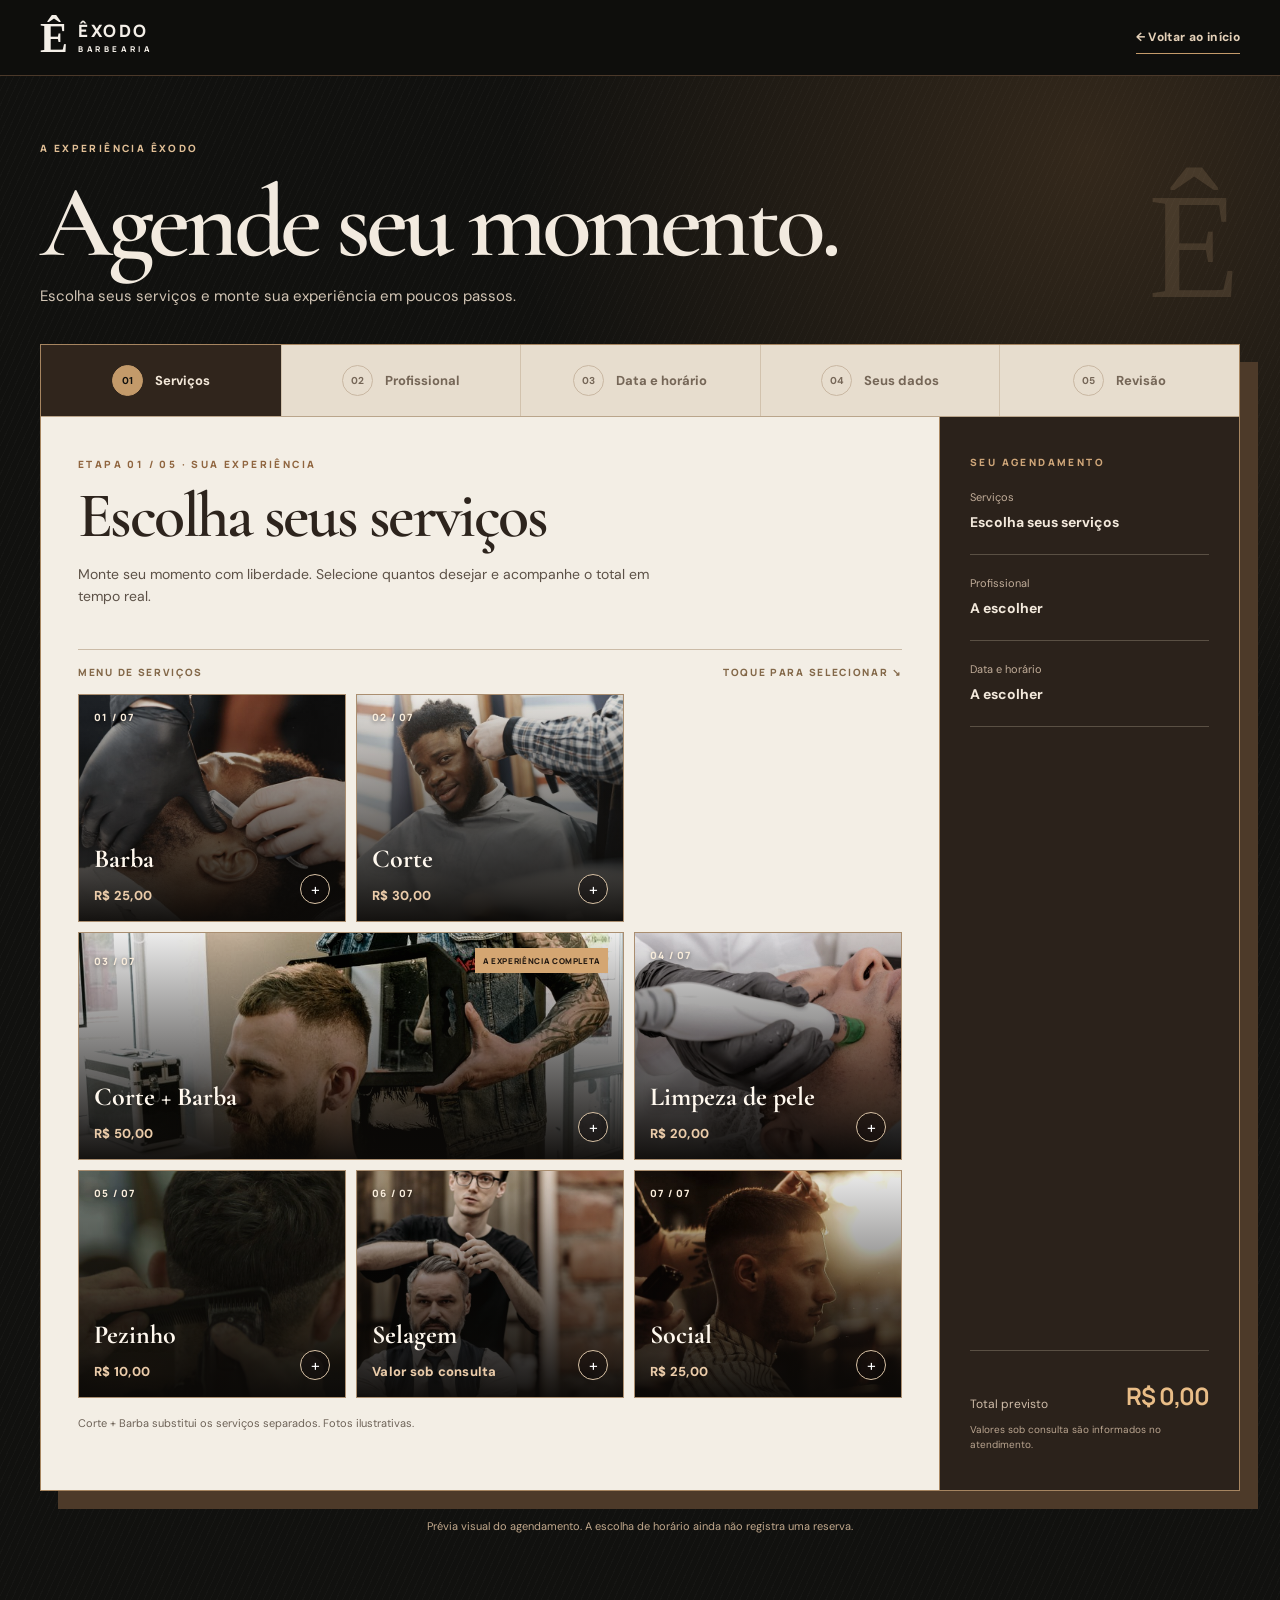
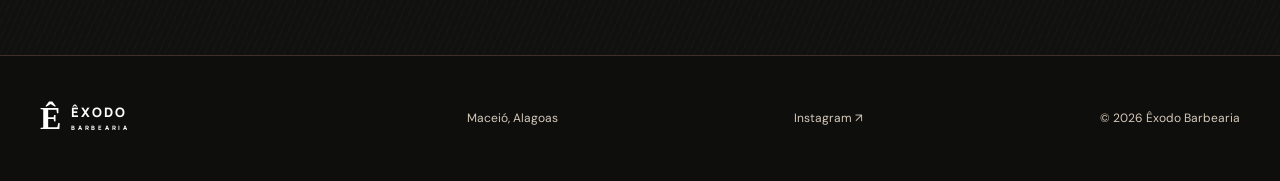
==== commit 1ce6859b: "Refina botões e feedback visual do agendamento" ====
--- a/agendamento.html
+++ b/agendamento.html
@@ -19,6 +19,7 @@
     <section class="booking-section section" id="agendamento" aria-labelledby="booking-title"><div class="wrap"><div class="booking-heading"><div><div class="section-label">A EXPERIÊNCIA ÊXODO</div><h1 id="booking-title">Agende seu momento.</h1><p>Escolha seus serviços e monte sua experiência em poucos passos.</p></div><div class="booking-heading-mark" aria-hidden="true">Ê</div></div><div class="booking-shell"><nav class="booking-progress" aria-label="Etapas do agendamento"><button type="button" class="progress-step is-active" data-step-nav="1"><span>01</span> Serviços</button><button type="button" class="progress-step" data-step-nav="2"><span>02</span> Profissional</button><button type="button" class="progress-step" data-step-nav="3"><span>03</span> Data e horário</button><button type="button" class="progress-step" data-step-nav="4"><span>04</span> Seus dados</button><button type="button" class="progress-step" data-step-nav="5"><span>05</span> Revisão</button></nav><div class="booking-body"><div class="booking-main"><div id="booking-step-content" aria-live="polite"></div><div class="booking-actions"><button type="button" class="booking-back" id="booking-back">← Voltar</button><button type="button" class="button button-dark" id="booking-next">Continuar agendamento <span>↗</span></button></div><p class="booking-feedback" id="booking-feedback" role="status" aria-live="polite"></p></div><aside class="booking-summary" aria-label="Resumo do agendamento"><span class="summary-kicker">SEU AGENDAMENTO</span><div id="booking-summary-content"></div><div class="summary-total"><span>Total previsto</span><strong id="booking-total">R$ 0,00</strong></div><small>Valores sob consulta são informados no atendimento.</small></aside></div></div><p class="booking-page-note">Prévia visual do agendamento. A escolha de horário ainda não registra uma reserva.</p></div></section>
   </main>
   <footer><div class="wrap footer-inner"><a class="brand" href="index.html"><span class="brand-mark">Ê</span><span class="brand-name">ÊXODO <small>BARBEARIA</small></span></a><span>Maceió, Alagoas</span><a href="https://www.instagram.com/exodobarbearia_mcz/" target="_blank" rel="noopener noreferrer">Instagram ↗</a><span>© 2026 Êxodo Barbearia</span></div></footer>
+  <script src="button-effects.js"></script>
   <script src="booking-config.js"></script>
   <script src="booking.js"></script>
 </body>
--- a/premium.css
+++ b/premium.css
@@ -168,3 +168,135 @@
 @media (prefers-reduced-motion: reduce) {
   .booking-page .booking-service-card img { transition:none; }
 }
+
+/* Seleção de serviços e navegação mobile */
+.booking-page .service-step-intro { padding-bottom: 3px; }
+.booking-page .service-grid-heading {
+  display:flex; justify-content:space-between; gap:16px; align-items:center;
+  border-top:1px solid #cbbba7; margin:12px 0 15px; padding-top:15px;
+  color:#836849; font:800 10px 'Manrope',sans-serif; letter-spacing:.17em;
+}
+.booking-page .booking-service-grid { grid-template-columns:repeat(3,minmax(0,1fr)); gap:10px; }
+.booking-page .booking-service-card { height:228px; border:1px solid #aa8e70; }
+.booking-page .booking-service-card[data-select-service='corte-barba'] { grid-column:span 2; }
+.booking-page .booking-service-card.selected { border:1px solid #aa8e70; box-shadow:inset 0 0 0 3px #e0ad72,0 0 0 2px #e0ad72; }
+.booking-page .booking-service-card.selected img { filter:saturate(.73) contrast(1.1); }
+.booking-page .booking-service-card::after { background:linear-gradient(0deg,rgba(11,9,7,.96) 0%,rgba(11,9,7,.58) 43%,rgba(11,9,7,.08) 100%); }
+.booking-page .service-card-top {
+  position:absolute; z-index:1; top:15px; left:15px; right:15px;
+  display:flex; justify-content:space-between; gap:8px; align-items:center;
+  color:#f8ecdb; font:800 10px 'Manrope',sans-serif; letter-spacing:.12em;
+  text-shadow:0 1px 4px #0008;
+}
+.booking-page .service-featured-tag { background:#d4a672; color:#241a12; padding:7px 8px; font-size:8px; text-shadow:none; letter-spacing:.08em; }
+.booking-page .booking-service-content { padding:17px 42px 17px 15px; }
+.booking-page .booking-service-name { font-size:26px; }
+.booking-page .booking-check { right:15px; bottom:17px; }
+.booking-page .step-services .booking-actions { display:none; }
+.booking-page .step-barber #booking-next { display:none; }
+.booking-page .step-barber .booking-actions { justify-content:flex-start; }
+.service-selection-tray[hidden] { display:none!important; }
+.service-selection-tray {
+  position:fixed; z-index:100; right:24px; bottom:24px; width:min(510px,calc(100vw - 48px));
+  display:flex; align-items:center; gap:14px; padding:12px 12px 12px 18px;
+  background:#211a14; color:#f3e9dc; border:1px solid #c49a6b;
+  box-shadow:0 18px 50px #0008;
+  animation:tray-enter .25s ease-out;
+}
+@keyframes tray-enter { from { opacity:0; transform:translateY(18px); } to { opacity:1; transform:none; } }
+.tray-icon { display:grid; place-items:center; width:38px; height:38px; flex:none; border-radius:50%; background:#55402e; color:#e7bc8b; font-size:19px; }
+.tray-details { display:grid; gap:2px; min-width:0; margin-right:auto; }
+.tray-details small { color:#cebca7; font-size:11px; white-space:nowrap; }
+.tray-details strong { font:700 22px 'Manrope',sans-serif; letter-spacing:-.04em; color:#eec494; white-space:nowrap; }
+.service-selection-tray button { border:0; background:#d7ae7c; color:#24170e; padding:15px 16px; font:800 12px 'Manrope',sans-serif; white-space:nowrap; }
+.service-selection-tray button:hover { background:#efd0a5; }
+.service-selection-tray button span { margin-left:15px; font-size:17px; font-weight:400; }
+.has-service-selection { padding-bottom:82px; }
+@media(max-width:900px) {
+  .booking-page .booking-service-grid { grid-template-columns:repeat(2,minmax(0,1fr)); }
+  .booking-page .booking-service-card[data-select-service='corte-barba'] { grid-column:span 2; }
+}
+@media(max-width:680px) {
+  .booking-page .booking-section { padding-top:28px; }
+  .booking-page .booking-heading { margin-bottom:24px; }
+  .booking-page .booking-heading h1 { font-size:clamp(59px,13vw,73px); margin:16px 0 12px; }
+  .booking-page .booking-progress { position:sticky; top:0; z-index:20; box-shadow:0 3px 10px #0002; }
+  .booking-page .booking-shell { scroll-margin-top:52px; }
+  .booking-page .step-services .booking-summary { display:none; }
+  .booking-page .booking-main { padding:24px 14px 28px; }
+  .booking-page .step-intro h2 { font-size:clamp(44px,10.5vw,55px); }
+  .booking-page .service-step-intro p { margin-bottom:20px; }
+  .booking-page .service-grid-heading { font-size:8px; letter-spacing:.1em; margin:9px 0 12px; padding-top:12px; }
+  .booking-page .booking-service-grid { grid-template-columns:repeat(2,minmax(0,1fr)); gap:8px; }
+  .booking-page .booking-service-card { height:185px; }
+  .booking-page .booking-service-card[data-select-service='corte-barba'] { height:205px; }
+  .booking-page .booking-service-content { padding:13px 29px 13px 10px; }
+  .booking-page .booking-service-name { font-size:21px; }
+  .booking-page .booking-service-price { font-size:11px; }
+  .booking-page .service-card-top { top:9px; left:9px; right:9px; font-size:8px; }
+  .booking-page .service-featured-tag { font-size:7px; padding:5px; }
+  .booking-page .booking-check { right:8px; bottom:11px; }
+  .booking-page .step-barber .booking-summary { display:none; }
+  .booking-page .barber-grid-featured .barber-card { min-height:102px; }
+  .booking-page .date-strip { margin:0 -4px; padding:0 4px 14px; }
+  .booking-page .date-pill { min-width:64px; min-height:70px; }
+  .booking-page .time-pill { min-height:46px; }
+  .booking-page .booking-actions { gap:8px; }
+  .booking-page .booking-actions .button { min-height:49px; }
+  .service-selection-tray { left:10px; right:10px; bottom:max(10px,env(safe-area-inset-bottom)); width:auto; padding:10px; gap:9px; }
+  .tray-icon { display:none; }
+  .tray-details small { font-size:9px; }
+  .tray-details strong { font-size:17px; }
+  .service-selection-tray button { padding:13px 10px; font-size:11px; }
+  .service-selection-tray button span { margin-left:5px; }
+  .has-service-selection { padding-bottom:100px; }
+}
+@media(max-width:360px) {
+  .service-selection-tray button { font-size:10px; }
+  .tray-details strong { font-size:15px; }
+  .booking-page .booking-service-name { font-size:19px; }
+  .booking-page .booking-progress .progress-step { font-size:8px; }
+}
+@media(prefers-reduced-motion:reduce) { .service-selection-tray { animation:none; } }
+@media(hover:none) {
+  .booking-page .booking-service-card:hover,
+  .booking-page .booking-service-card:hover img { transform:none; }
+  .booking-page .booking-service-card:hover img { filter:saturate(.73) contrast(1.1); }
+}
+
+/* Botões e feedback inspirados no toast da referência */
+.button, .header-cta, .service-selection-tray button, .booking-page .booking-actions .button {
+  position:relative; overflow:hidden; isolation:isolate; border-radius:999px;
+  box-shadow:inset 0 1px rgba(255,255,255,.28),0 8px 24px rgba(0,0,0,.15);
+  transition:transform .22s ease,box-shadow .22s ease,background-color .22s ease,color .22s ease;
+}
+.button::before, .header-cta::before, .service-selection-tray button::before {
+  content:''; position:absolute; inset:0; z-index:-1; border-radius:inherit;
+  background:linear-gradient(115deg,transparent 18%,rgba(255,255,255,.22) 50%,transparent 82%);
+  transform:translateX(-130%); transition:transform .65s ease;
+}
+.button:hover::before, .header-cta:hover::before, .service-selection-tray button:hover::before { transform:translateX(130%); }
+.button:hover, .header-cta:hover, .service-selection-tray button:hover { box-shadow:inset 0 1px rgba(255,255,255,.35),0 14px 28px rgba(0,0,0,.23); }
+.button:active, .header-cta:active, .service-selection-tray button:active { transform:translateY(1px) scale(.985); }
+.button > span, .header-cta > span, .service-selection-tray button > span { display:inline-grid; place-items:center; width:25px; height:25px; border-radius:50%; background:rgba(127,90,49,.13); transition:transform .25s ease,background .25s ease; }
+.button:hover > span, .header-cta:hover > span, .service-selection-tray button:hover > span { transform:rotate(45deg); background:rgba(127,90,49,.22); }
+.header-cta > span { margin-left:12px; }
+.service-selection-tray button { display:inline-flex; align-items:center; gap:10px; padding:10px 13px 10px 18px; }
+.service-selection-tray button span { margin:0; }
+.button.is-busy > span, .header-cta.is-busy > span { font-size:0; }
+.button.is-busy > span::after, .header-cta.is-busy > span::after { content:''; width:14px; height:14px; border:2px solid currentColor; border-right-color:transparent; border-radius:50%; animation:action-spin .6s linear infinite; }
+.action-toast { position:fixed; z-index:150; left:50%; bottom:max(24px,env(safe-area-inset-bottom)); display:flex; align-items:center; gap:12px; width:max-content; max-width:calc(100vw - 32px); min-height:58px; padding:10px 22px 10px 11px; border:1px solid #a98863; border-radius:999px; background:#1c1916; color:#f5eadb; box-shadow:0 18px 48px #0007,inset 0 1px #ffffff25; opacity:0; pointer-events:none; transform:translate(-50%,18px) scale(.96); transition:opacity .25s ease,transform .3s ease; }
+.action-toast.is-visible { opacity:1; transform:translate(-50%,0) scale(1); }
+.action-toast-icon { display:grid; place-items:center; flex:none; width:36px; height:36px; border-radius:50%; background:#6a5036; color:#f5d2a7; }
+.action-toast-icon::before { content:''; width:16px; height:16px; border:2px solid currentColor; border-right-color:transparent; border-radius:50%; animation:action-spin .6s linear infinite; }
+.action-toast.is-complete:not([data-kind='loading']) .action-toast-icon::before { content:'✓'; width:auto; height:auto; border:0; font:800 18px 'Manrope',sans-serif; animation:action-check .3s ease-out both; }
+.action-toast[data-kind='neutral'] .action-toast-icon::before { content:'−'!important; width:auto!important; height:auto!important; border:0!important; font:800 21px 'Manrope',sans-serif!important; animation:none!important; }
+.action-toast-copy { display:grid; gap:2px; min-width:0; }
+.action-toast-copy strong { font:800 12px 'Manrope',sans-serif; letter-spacing:.01em; white-space:nowrap; }
+.action-toast-copy small { color:#cdbba8; font-size:11px; white-space:nowrap; }
+.has-service-selection .action-toast { left:24px; transform:translateY(18px) scale(.96); }
+.has-service-selection .action-toast.is-visible { transform:translateY(0) scale(1); }
+@keyframes action-spin { to { transform:rotate(360deg); } }
+@keyframes action-check { from { transform:scale(.45); opacity:0; } to { transform:scale(1); opacity:1; } }
+@media(max-width:680px) { .action-toast { bottom:max(17px,env(safe-area-inset-bottom)); padding-right:16px; } .has-service-selection .action-toast { left:50%; bottom:calc(94px + env(safe-area-inset-bottom)); transform:translate(-50%,18px) scale(.96); } .has-service-selection .action-toast.is-visible { transform:translate(-50%,0) scale(1); } .action-toast-copy small { max-width:240px; overflow:hidden; text-overflow:ellipsis; } }
+@media(prefers-reduced-motion:reduce) { .action-toast-icon::before, .button.is-busy > span::after, .header-cta.is-busy > span::after { animation:none; } }
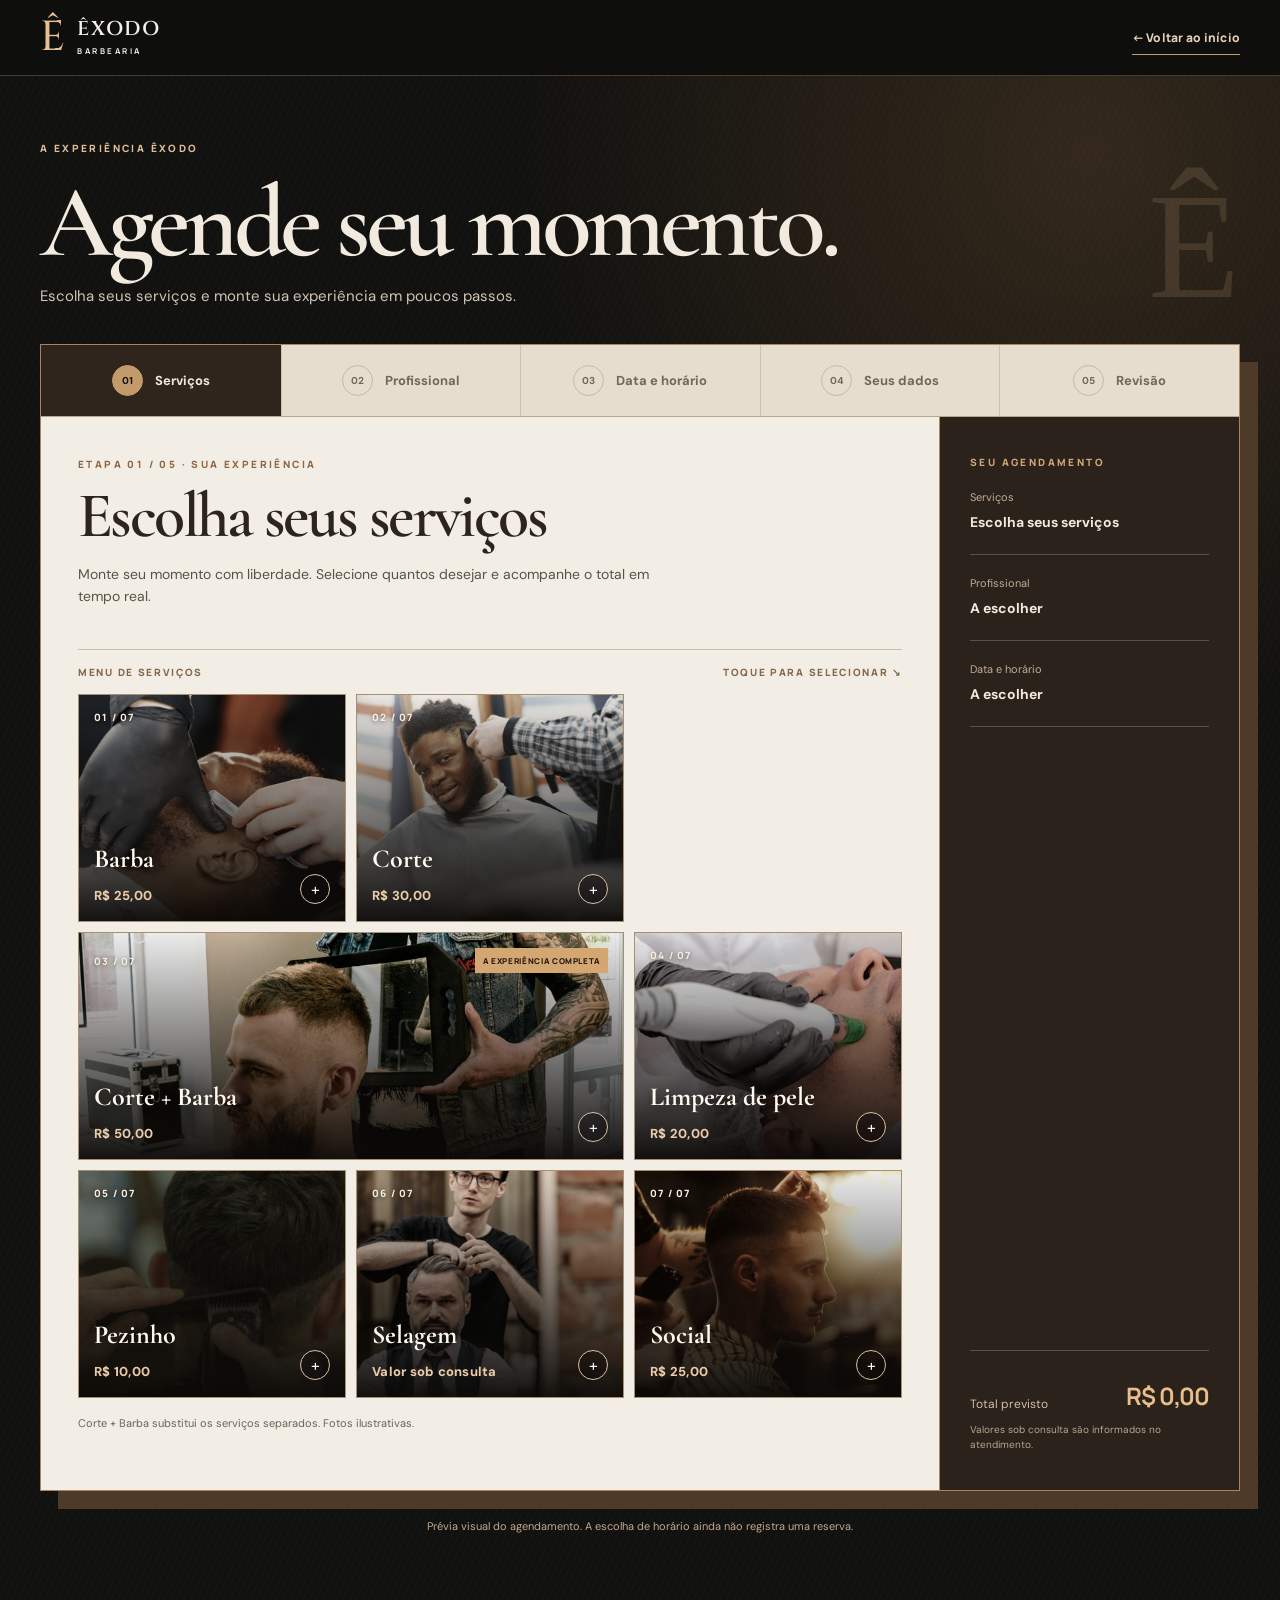
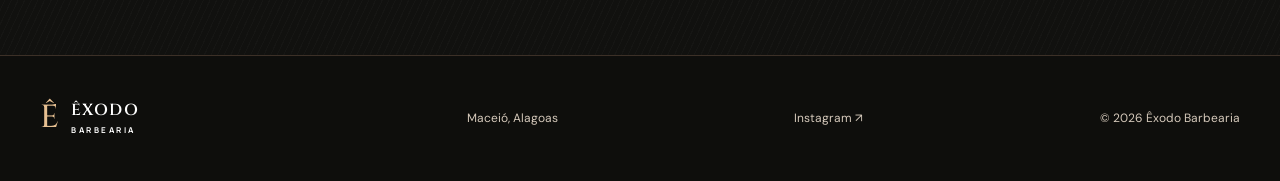
==== commit 26e10935: "Refina tipografia do cabeçalho e calendário com mês e ano" ====
--- a/agendamento.html
+++ b/agendamento.html
@@ -8,7 +8,7 @@
   <title>Agendamento — Êxodo Barbearia</title>
   <link rel="preconnect" href="https://fonts.googleapis.com" />
   <link rel="preconnect" href="https://fonts.gstatic.com" crossorigin />
-  <link href="https://fonts.googleapis.com/css2?family=Cormorant+Garamond:ital,wght@0,500;0,600;0,700;1,500;1,600&family=DM+Sans:wght@400;500;600;700&family=Manrope:wght@400;500;600;700;800&display=swap" rel="stylesheet" />
+  <link href="https://fonts.googleapis.com/css2?family=Cinzel:wght@500;600;700&family=Cormorant+Garamond:ital,wght@0,500;0,600;0,700;1,500;1,600&family=DM+Sans:wght@400;500;600;700&family=Manrope:wght@400;500;600;700;800&display=swap" rel="stylesheet" />
   <link rel="stylesheet" href="styles.css" />
   <link rel="stylesheet" href="booking.css" />
   <link rel="stylesheet" href="premium.css" />
--- a/premium.css
+++ b/premium.css
@@ -300,3 +300,52 @@
 @keyframes action-check { from { transform:scale(.45); opacity:0; } to { transform:scale(1); opacity:1; } }
 @media(max-width:680px) { .action-toast { bottom:max(17px,env(safe-area-inset-bottom)); padding-right:16px; } .has-service-selection .action-toast { left:50%; bottom:calc(94px + env(safe-area-inset-bottom)); transform:translate(-50%,18px) scale(.96); } .has-service-selection .action-toast.is-visible { transform:translate(-50%,0) scale(1); } .action-toast-copy small { max-width:240px; overflow:hidden; text-overflow:ellipsis; } }
 @media(prefers-reduced-motion:reduce) { .action-toast-icon::before, .button.is-busy > span::after, .header-cta.is-busy > span::after { animation:none; } }
+
+/* Calendário de agendamento */
+.booking-calendar { margin:22px 0 30px; padding:22px; border:1px solid #c7b49e; background:#fffaf2; box-shadow:0 12px 28px #3b271114; }
+.calendar-header { display:flex; justify-content:space-between; align-items:center; gap:16px; padding-bottom:19px; border-bottom:1px solid #e3d8ca; }
+.calendar-header > div:first-child { display:grid; gap:5px; }
+.calendar-header small { font:800 9px 'Manrope',sans-serif; letter-spacing:.18em; color:#956d48; }
+.calendar-header strong { font:600 29px 'Cormorant Garamond',Georgia,serif; color:#2e241b; }
+.calendar-navigation { display:flex; gap:7px; }
+.calendar-navigation button { width:36px; height:36px; border:1px solid #bda589; border-radius:50%; background:#f5eadd; color:#3c2b1d; font-size:17px; transition:background .2s,transform .2s; }
+.calendar-navigation button:not(:disabled):hover { background:#dcb78c; transform:translateY(-2px); }
+.calendar-navigation button:disabled { opacity:.35; cursor:default; }
+.calendar-weekdays,.calendar-grid { display:grid; grid-template-columns:repeat(7,minmax(0,1fr)); gap:5px; text-align:center; }
+.calendar-weekdays { margin:18px 0 8px; }
+.calendar-weekdays span { font:800 9px 'Manrope',sans-serif; letter-spacing:.1em; color:#8a7764; }
+.calendar-grid { grid-auto-rows:48px; }
+.calendar-day { display:grid; place-items:center; width:100%; border:1px solid transparent; border-radius:10px; background:transparent; color:#37291e; font:700 13px 'Manrope',sans-serif; transition:background .18s,color .18s,transform .18s; }
+.calendar-day:not(:disabled):hover { background:#eee0ce; transform:translateY(-2px); }
+.calendar-day.is-today:not(.selected) { border-color:#bc9166; }
+.calendar-day.selected,.calendar-day.selected:hover { background:#35271c; color:#fff5e9; box-shadow:0 4px 12px #35271c35; }
+.calendar-day:disabled { color:#c5b8aa; cursor:default; }
+.calendar-footer { display:flex; align-items:center; gap:7px; min-height:30px; padding-top:17px; margin-top:13px; border-top:1px solid #e3d8ca; color:#75624f; font-size:11px; }
+.calendar-footer strong { color:#3b2b1d; font-weight:800; }
+.calendar-today-dot { flex:none; width:7px; height:7px; border-radius:50%; background:#b58350; }
+.time-pill:disabled { opacity:.42; cursor:default; }
+@media(max-width:680px) { .booking-calendar { margin:19px 0 25px; padding:15px 11px; } .calendar-header { padding:0 4px 14px; } .calendar-header strong { font-size:25px; } .calendar-weekdays,.calendar-grid { gap:2px; } .calendar-grid { grid-auto-rows:42px; } .calendar-day { font-size:12px; border-radius:8px; } .calendar-footer { font-size:10px; padding-left:4px; } }
+
+/* Tipografia do cabeçalho e navegação direta do calendário */
+.site-header .brand,.booking-page-header .brand,footer .brand { gap:12px; }
+.site-header .brand-mark,.booking-page-header .brand-mark,footer .brand-mark { font-family:'Cinzel',Georgia,serif; font-weight:500; color:#e7c092; }
+.site-header .brand-name,.booking-page-header .brand-name,footer .brand-name { font-family:'Cinzel',Georgia,serif; font-weight:600; font-size:20px; letter-spacing:.09em; line-height:1; }
+.site-header .brand-name small,.booking-page-header .brand-name small,footer .brand-name small { font-family:'Manrope',sans-serif; font-weight:700; font-size:8px; letter-spacing:.32em; line-height:1.4; margin-top:6px; }
+.site-header nav { font-family:'Cormorant Garamond',Georgia,serif; font-size:18px; font-weight:600; letter-spacing:.015em; }
+.site-header nav a { white-space:nowrap; font-size:inherit; }
+.site-header .brand { min-width:195px; }
+footer .brand-name { font-size:16px; }
+.booking-page-header .booking-home-link { font-family:'Manrope',sans-serif; letter-spacing:.02em; }
+.calendar-header { gap:14px; }
+.calendar-caption { min-width:0; }
+.calendar-controls { display:flex; align-items:center; gap:8px; }
+.calendar-select-label { position:relative; display:block; }
+.calendar-select-label::after { content:'⌄'; position:absolute; right:10px; top:50%; transform:translateY(-58%); color:#70523b; pointer-events:none; font-size:17px; }
+.calendar-select-label select { appearance:none; min-width:122px; height:36px; padding:0 29px 0 12px; border:1px solid #c9b59c; border-radius:8px; background:#f6ecdf; color:#3d2d1f; font:700 12px 'Manrope',sans-serif; text-transform:capitalize; cursor:pointer; }
+.calendar-year select { min-width:82px; }
+.calendar-select-label select:hover { background:#eedcc8; }
+.calendar-select-label select:focus-visible { outline:2px solid #a77344; outline-offset:2px; }
+.calendar-navigation { margin-left:5px; }
+.sr-only { position:absolute!important; width:1px!important; height:1px!important; padding:0!important; margin:-1px!important; overflow:hidden!important; clip:rect(0,0,0,0)!important; white-space:nowrap!important; border:0!important; }
+@media(max-width:900px) { .calendar-header { flex-wrap:wrap; } .calendar-controls { width:100%; } .calendar-navigation { margin-left:auto; } }
+@media(max-width:680px) { .site-header .brand-name,.booking-page-header .brand-name { font-size:16px; } .site-header .brand-name small,.booking-page-header .brand-name small { font-size:6px; } .site-header .brand-mark,.booking-page-header .brand-mark { font-size:34px; } .site-header nav { font-family:'Manrope',sans-serif; font-size:12px; } .calendar-controls { gap:6px; } .calendar-select-label { flex:1; } .calendar-select-label select { width:100%; min-width:0; font-size:11px; padding-left:8px; } .calendar-year { flex:0 0 83px; } .calendar-navigation { gap:4px; margin-left:1px; } .calendar-navigation button { width:32px; height:32px; } }
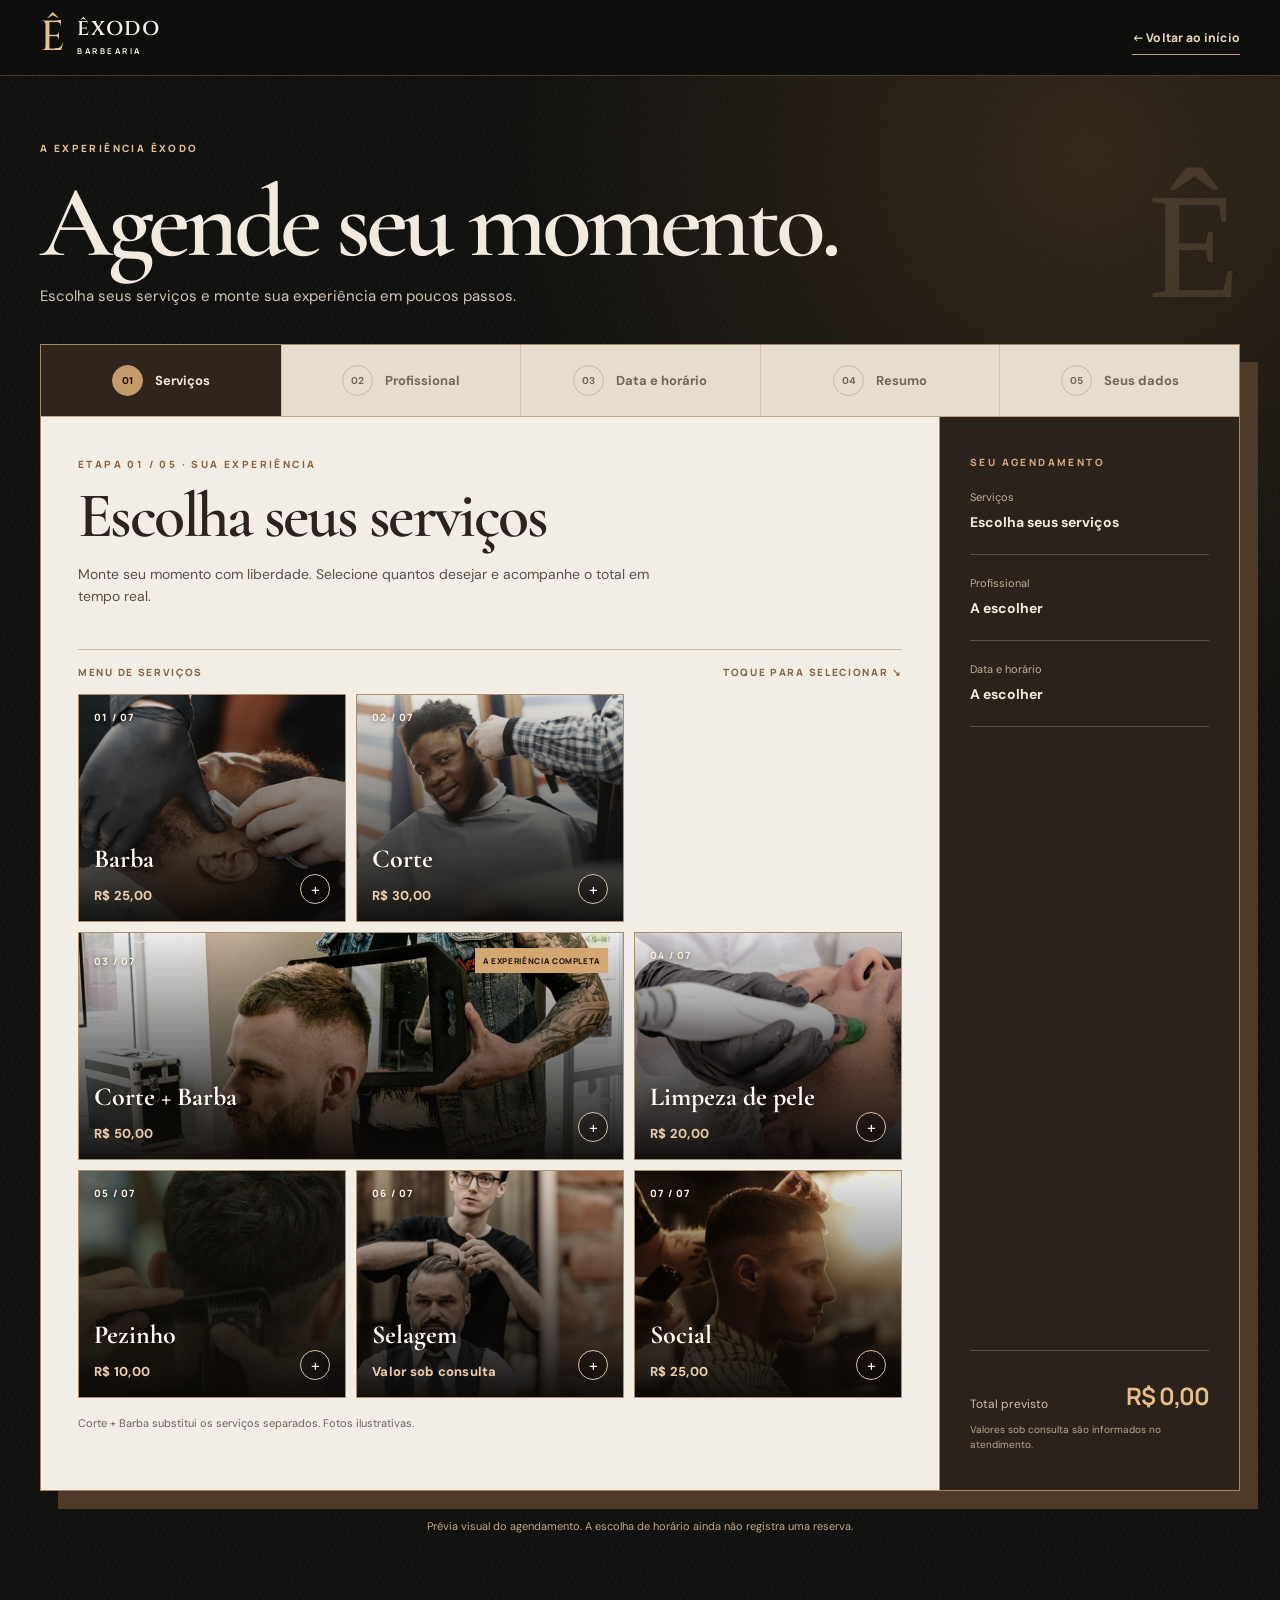
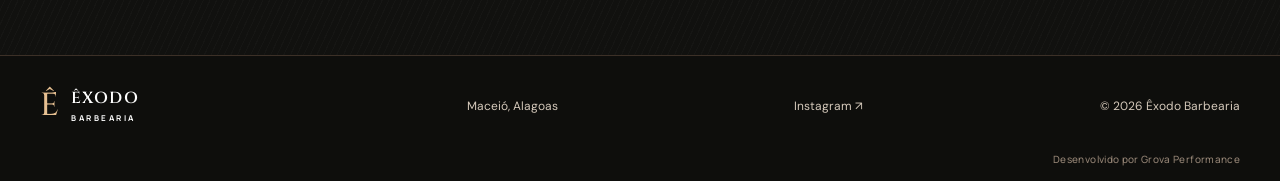
==== commit eed13756: "Guia fluxo visual do agendamento e assina rodapé" ====
--- a/agendamento.html
+++ b/agendamento.html
@@ -16,9 +16,10 @@
 <body class="booking-page">
   <header class="booking-page-header"><div class="wrap booking-page-header-inner"><a class="brand" href="index.html" aria-label="Voltar para a página inicial da Êxodo"><span class="brand-mark">Ê</span><span class="brand-name">ÊXODO <small>BARBEARIA</small></span></a><a class="booking-home-link" href="index.html">← Voltar ao início</a></div></header>
   <main>
-    <section class="booking-section section" id="agendamento" aria-labelledby="booking-title"><div class="wrap"><div class="booking-heading"><div><div class="section-label">A EXPERIÊNCIA ÊXODO</div><h1 id="booking-title">Agende seu momento.</h1><p>Escolha seus serviços e monte sua experiência em poucos passos.</p></div><div class="booking-heading-mark" aria-hidden="true">Ê</div></div><div class="booking-shell"><nav class="booking-progress" aria-label="Etapas do agendamento"><button type="button" class="progress-step is-active" data-step-nav="1"><span>01</span> Serviços</button><button type="button" class="progress-step" data-step-nav="2"><span>02</span> Profissional</button><button type="button" class="progress-step" data-step-nav="3"><span>03</span> Data e horário</button><button type="button" class="progress-step" data-step-nav="4"><span>04</span> Seus dados</button><button type="button" class="progress-step" data-step-nav="5"><span>05</span> Revisão</button></nav><div class="booking-body"><div class="booking-main"><div id="booking-step-content" aria-live="polite"></div><div class="booking-actions"><button type="button" class="booking-back" id="booking-back">← Voltar</button><button type="button" class="button button-dark" id="booking-next">Continuar agendamento <span>↗</span></button></div><p class="booking-feedback" id="booking-feedback" role="status" aria-live="polite"></p></div><aside class="booking-summary" aria-label="Resumo do agendamento"><span class="summary-kicker">SEU AGENDAMENTO</span><div id="booking-summary-content"></div><div class="summary-total"><span>Total previsto</span><strong id="booking-total">R$ 0,00</strong></div><small>Valores sob consulta são informados no atendimento.</small></aside></div></div><p class="booking-page-note">Prévia visual do agendamento. A escolha de horário ainda não registra uma reserva.</p></div></section>
+    <section class="booking-section section" id="agendamento" aria-labelledby="booking-title"><div class="wrap"><div class="booking-heading"><div><div class="section-label">A EXPERIÊNCIA ÊXODO</div><h1 id="booking-title">Agende seu momento.</h1><p>Escolha seus serviços e monte sua experiência em poucos passos.</p></div><div class="booking-heading-mark" aria-hidden="true">Ê</div></div><div class="booking-shell"><nav class="booking-progress" aria-label="Etapas do agendamento"><button type="button" class="progress-step is-active" data-step-nav="1"><span>01</span> Serviços</button><button type="button" class="progress-step" data-step-nav="2"><span>02</span> Profissional</button><button type="button" class="progress-step" data-step-nav="3"><span>03</span> Data e horário</button><button type="button" class="progress-step" data-step-nav="4"><span>04</span> Resumo</button><button type="button" class="progress-step" data-step-nav="5"><span>05</span> Seus dados</button></nav><div class="booking-body"><div class="booking-main"><div id="booking-step-content" aria-live="polite"></div><div class="booking-actions"><button type="button" class="booking-back" id="booking-back">← Voltar</button><button type="button" class="button button-dark" id="booking-next">Continuar agendamento <span>↗</span></button></div><p class="booking-feedback" id="booking-feedback" role="status" aria-live="polite"></p></div><aside class="booking-summary" aria-label="Resumo do agendamento"><span class="summary-kicker">SEU AGENDAMENTO</span><div id="booking-summary-content"></div><div class="summary-total"><span>Total previsto</span><strong id="booking-total">R$ 0,00</strong></div><small>Valores sob consulta são informados no atendimento.</small></aside></div></div><p class="booking-page-note">Prévia visual do agendamento. A escolha de horário ainda não registra uma reserva.</p></div></section>
   </main>
-  <footer><div class="wrap footer-inner"><a class="brand" href="index.html"><span class="brand-mark">Ê</span><span class="brand-name">ÊXODO <small>BARBEARIA</small></span></a><span>Maceió, Alagoas</span><a href="https://www.instagram.com/exodobarbearia_mcz/" target="_blank" rel="noopener noreferrer">Instagram ↗</a><span>© 2026 Êxodo Barbearia</span></div></footer>
+  <dialog class="booking-complete" id="booking-complete" aria-labelledby="complete-title"><div class="complete-mark" aria-hidden="true">✓</div><span class="summary-kicker">EXPERIÊNCIA ÊXODO</span><h2 id="complete-title">Obrigado por escolher a Êxodo.</h2><p>Suas escolhas e seus dados foram confirmados nesta prévia. O horário ainda não está reservado, pois o agendamento online será ativado em breve.</p><div class="complete-actions"><button type="button" class="button button-dark" id="complete-close">Fechar <span>×</span></button><a href="index.html" class="complete-home">Voltar ao início ↗</a></div></dialog>
+  <footer><div class="wrap footer-inner"><a class="brand" href="index.html"><span class="brand-mark">Ê</span><span class="brand-name">ÊXODO <small>BARBEARIA</small></span></a><span>Maceió, Alagoas</span><a href="https://www.instagram.com/exodobarbearia_mcz/" target="_blank" rel="noopener noreferrer">Instagram ↗</a><span>© 2026 Êxodo Barbearia</span><small class="footer-credit">Desenvolvido por Grova Performance</small></div></footer>
   <script src="button-effects.js"></script>
   <script src="booking-config.js"></script>
   <script src="booking.js"></script>
--- a/premium.css
+++ b/premium.css
@@ -349,3 +349,18 @@
 .sr-only { position:absolute!important; width:1px!important; height:1px!important; padding:0!important; margin:-1px!important; overflow:hidden!important; clip:rect(0,0,0,0)!important; white-space:nowrap!important; border:0!important; }
 @media(max-width:900px) { .calendar-header { flex-wrap:wrap; } .calendar-controls { width:100%; } .calendar-navigation { margin-left:auto; } }
 @media(max-width:680px) { .site-header .brand-name,.booking-page-header .brand-name { font-size:16px; } .site-header .brand-name small,.booking-page-header .brand-name small { font-size:6px; } .site-header .brand-mark,.booking-page-header .brand-mark { font-size:34px; } .site-header nav { font-family:'Manrope',sans-serif; font-size:12px; } .calendar-controls { gap:6px; } .calendar-select-label { flex:1; } .calendar-select-label select { width:100%; min-width:0; font-size:11px; padding-left:8px; } .calendar-year { flex:0 0 83px; } .calendar-navigation { gap:4px; margin-left:1px; } .calendar-navigation button { width:32px; height:32px; } }
+
+/* Fluxo guiado e assinatura */
+.booking-page .step-schedule #booking-next { display:none; }
+.schedule-times { scroll-margin-top:92px; }
+.footer-inner { position:relative; padding-bottom:24px; }
+.footer-credit { position:absolute; right:0; bottom:15px; color:#928273; font:500 10px 'Manrope',sans-serif; letter-spacing:.035em; }
+.booking-complete { width:min(520px,calc(100% - 32px)); padding:40px; border:1px solid #c9a779; border-radius:18px; background:#f4ede2; box-shadow:0 28px 90px #000a; }
+.booking-complete::backdrop { background:rgba(9,8,7,.76); backdrop-filter:blur(5px); }
+.complete-mark { display:grid; place-items:center; width:52px; height:52px; margin-bottom:25px; border-radius:50%; background:#3b2d22; color:#e8c496; font:700 24px 'Manrope',sans-serif; }
+.booking-complete h2 { margin:10px 0 15px; font:600 47px/.95 'Cormorant Garamond',Georgia,serif; letter-spacing:-.04em; color:#30251c; }
+.booking-complete p { margin:0; color:#645547; font-size:14px; line-height:1.7; }
+.complete-actions { display:flex; align-items:center; gap:23px; margin-top:28px; }
+.complete-actions .button { padding:13px 18px; gap:30px; }
+.complete-home { color:#6a4a2e; font-size:12px; font-weight:800; border-bottom:1px solid #a98566; padding:7px 0; }
+@media(max-width:680px) { .footer-inner { padding-bottom:58px; } .footer-credit { left:0; right:auto; bottom:20px; } .booking-complete { padding:30px 24px; } .booking-complete h2 { font-size:40px; } .schedule-times { scroll-margin-top:80px; } }
